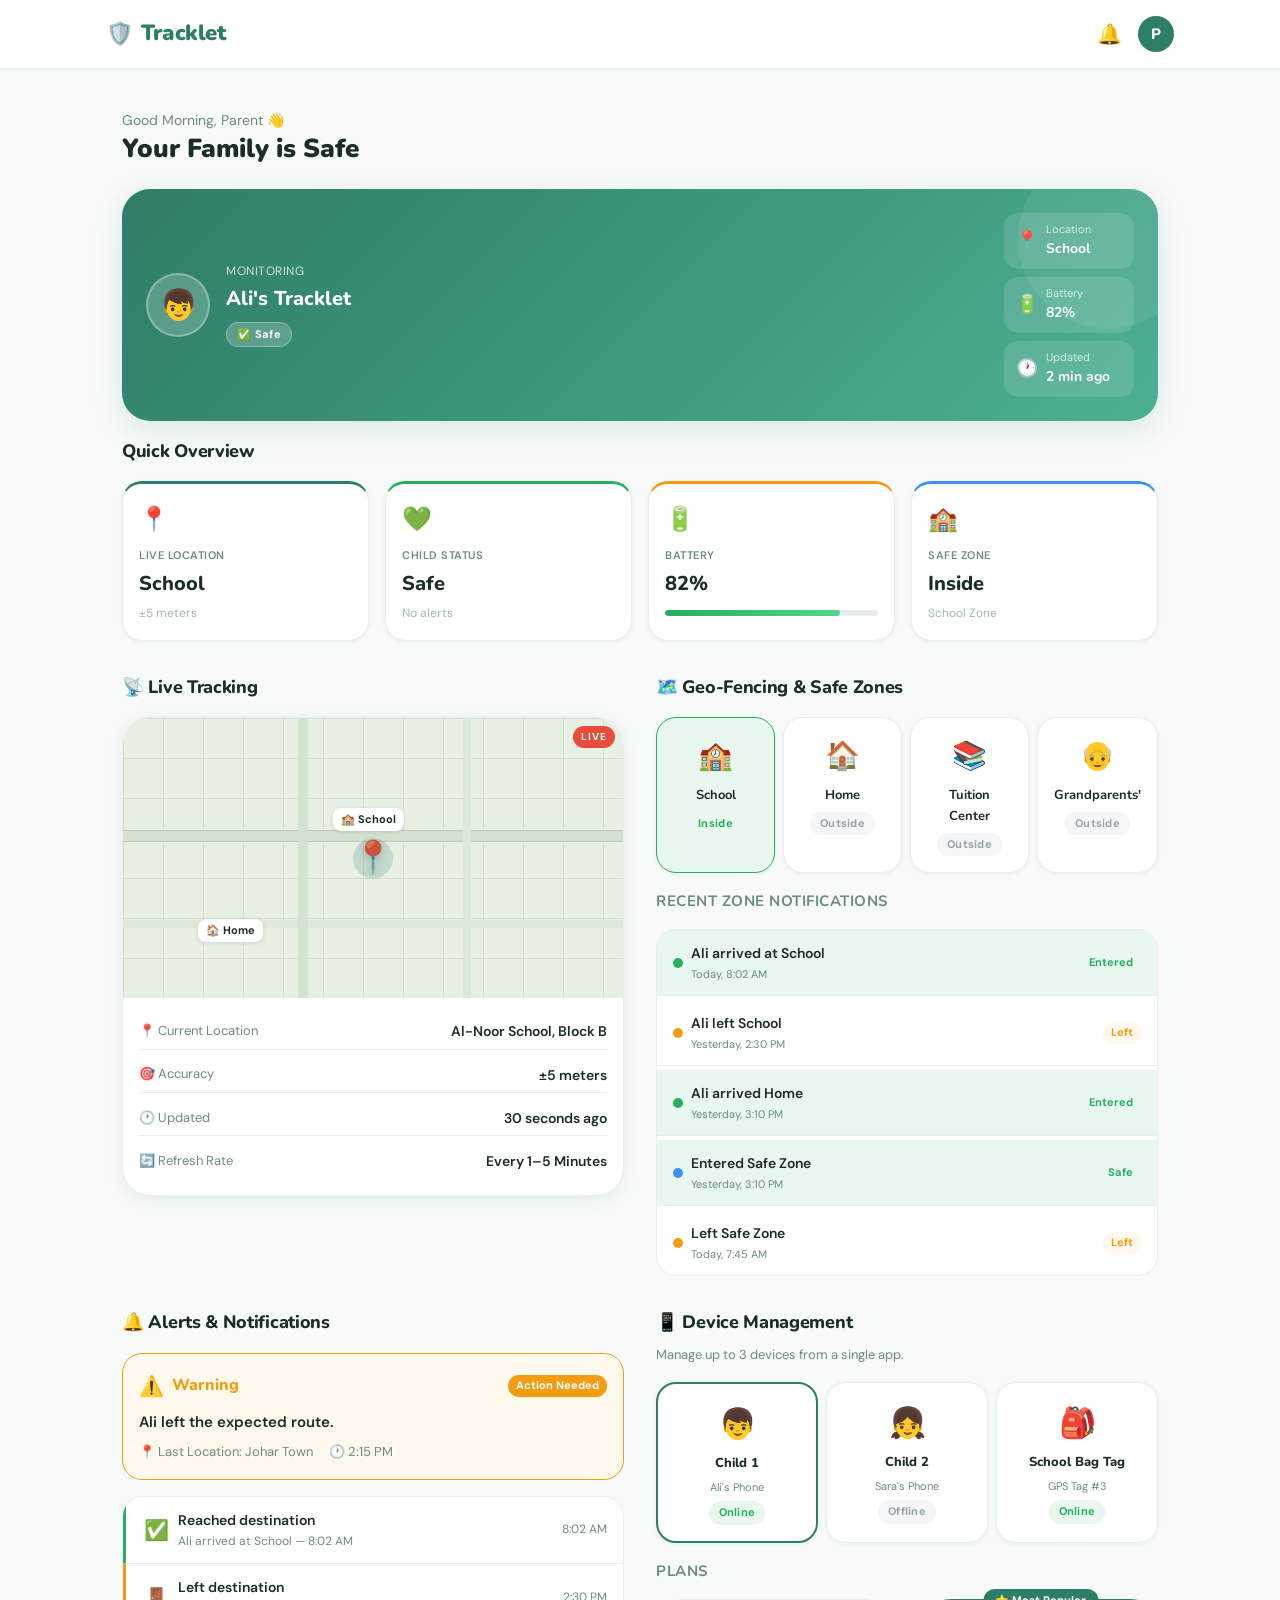
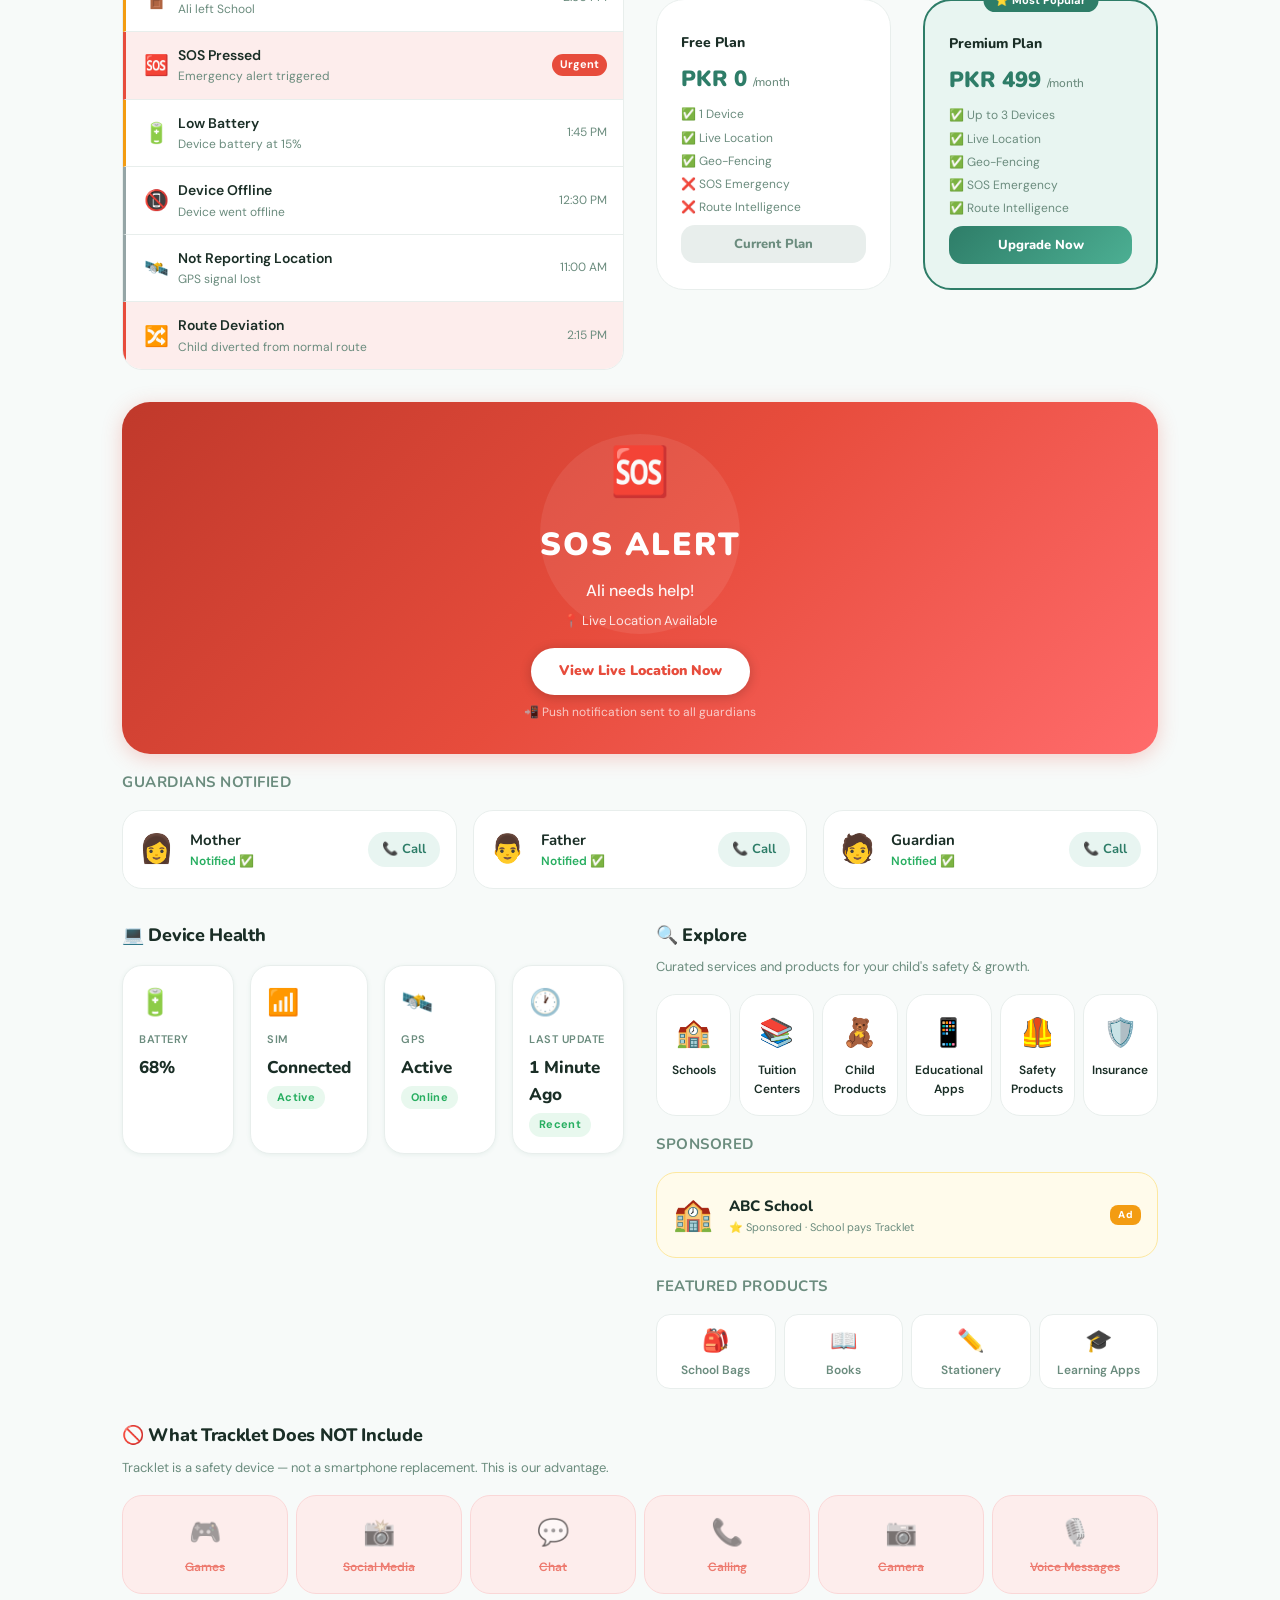
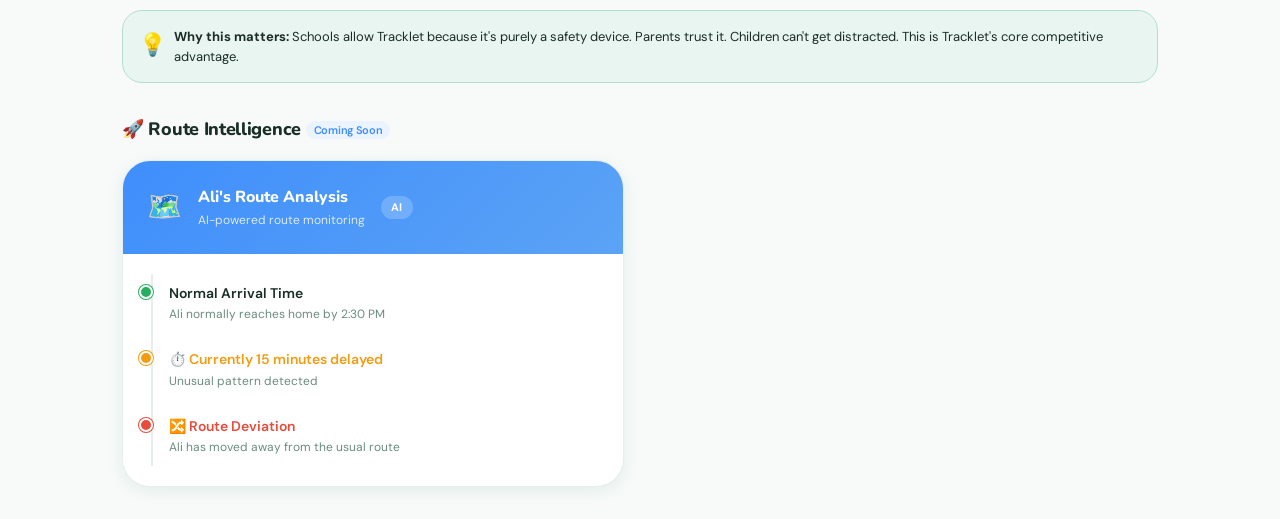
==== index.html @ d649e896 "Add files via upload" ====
<!doctype html>
<html lang="en">
  <head>
    <meta charset="UTF-8" />
    <meta name="viewport" content="width=device-width, initial-scale=1.0" />
    <title>Tracklet — Child Safety Tracker</title>
    <link rel="stylesheet" href="style.css" />
    <!-- Google Fonts: Nunito (friendly, rounded, safe feel) + DM Sans (clean body) -->
    <link rel="preconnect" href="https://fonts.googleapis.com" />
    <link rel="preconnect" href="https://fonts.gstatic.com" crossorigin />
    <link
      href="https://fonts.googleapis.com/css2?family=Nunito:wght@400;600;700;800;900&family=DM+Sans:wght@300;400;500;600&display=swap"
      rel="stylesheet"
    />
  </head>
  <body>
    <!-- ===========================
       TOP APP BAR
  ============================ -->
    <header class="topbar">
      <div class="topbar-inner">
        <div class="topbar-logo">
          <span class="logo-icon">🛡️</span>
          <span class="logo-text">Tracklet</span>
        </div>
        <div class="topbar-actions">
          <span class="topbar-bell">🔔</span>
          <div class="topbar-avatar">P</div>
        </div>
      </div>
    </header>

    <!-- ===========================
       MAIN CONTENT WRAPPER
  ============================ -->
    <main class="main-content">
      <!-- ===========================
         SECTION 1: HOME DASHBOARD
    ============================ -->
      <section class="section" id="home">
        <!-- Greeting -->
        <div class="greeting">
          <p class="greeting-sub">Good Morning, Parent 👋</p>
          <h1 class="greeting-title">Your Family is Safe</h1>
        </div>

        <!-- Child Profile Card -->
        <div class="profile-card">
          <div class="profile-card-left">
            <div class="profile-avatar">
              <span>👦</span>
            </div>
            <div class="profile-info">
              <p class="profile-label">Monitoring</p>
              <h2 class="profile-name">Ali's Tracklet</h2>
              <span class="badge badge-safe">✅ Safe</span>
            </div>
          </div>
          <div class="profile-card-right">
            <div class="profile-stat">
              <span class="stat-icon">📍</span>
              <div>
                <p class="stat-label">Location</p>
                <p class="stat-value">School</p>
              </div>
            </div>
            <div class="profile-stat">
              <span class="stat-icon">🔋</span>
              <div>
                <p class="stat-label">Battery</p>
                <p class="stat-value">82%</p>
              </div>
            </div>
            <div class="profile-stat">
              <span class="stat-icon">🕐</span>
              <div>
                <p class="stat-label">Updated</p>
                <p class="stat-value">2 min ago</p>
              </div>
            </div>
          </div>
        </div>

        <!-- Quick Cards Grid -->
        <h2 class="section-title">Quick Overview</h2>
        <div class="quick-grid">
          <div class="quick-card quick-card--location">
            <span class="qc-icon">📍</span>
            <p class="qc-label">Live Location</p>
            <p class="qc-value">School</p>
            <p class="qc-sub">±5 meters</p>
          </div>
          <div class="quick-card quick-card--status">
            <span class="qc-icon">💚</span>
            <p class="qc-label">Child Status</p>
            <p class="qc-value">Safe</p>
            <p class="qc-sub">No alerts</p>
          </div>
          <div class="quick-card quick-card--battery">
            <span class="qc-icon">🔋</span>
            <p class="qc-label">Battery</p>
            <p class="qc-value">82%</p>
            <!-- Battery bar -->
            <div class="battery-bar">
              <div class="battery-fill" style="width: 82%"></div>
            </div>
          </div>
          <div class="quick-card quick-card--zone">
            <span class="qc-icon">🏫</span>
            <p class="qc-label">Safe Zone</p>
            <p class="qc-value">Inside</p>
            <p class="qc-sub">School Zone</p>
          </div>
        </div>
      </section>

      <!-- ===========================
         SECTION 2: LIVE TRACKING
    ============================ -->
      <section class="section" id="live-tracking">
        <h2 class="section-title">📡 Live Tracking</h2>

        <!-- Map Placeholder (CSS only, no JS) -->
        <div class="map-card">
          <div class="map-placeholder">
            <!-- Grid lines to simulate map -->
            <div class="map-grid"></div>
            <!-- Roads simulation -->
            <div class="map-road map-road--h1"></div>
            <div class="map-road map-road--h2"></div>
            <div class="map-road map-road--v1"></div>
            <div class="map-road map-road--v2"></div>
            <!-- Location pin -->
            <div class="map-pin">
              <span class="pin-icon">📍</span>
              <div class="pin-pulse"></div>
            </div>
            <!-- Map labels -->
            <div class="map-label map-label--school">🏫 School</div>
            <div class="map-label map-label--home">🏠 Home</div>
            <div class="map-overlay-badge">LIVE</div>
          </div>
          <!-- Tracking Info -->
          <div class="tracking-info">
            <div class="tracking-row">
              <span class="ti-label">📍 Current Location</span>
              <span class="ti-value">Al-Noor School, Block B</span>
            </div>
            <div class="tracking-row">
              <span class="ti-label">🎯 Accuracy</span>
              <span class="ti-value">±5 meters</span>
            </div>
            <div class="tracking-row">
              <span class="ti-label">🕐 Updated</span>
              <span class="ti-value">30 seconds ago</span>
            </div>
            <div class="tracking-row">
              <span class="ti-label">🔄 Refresh Rate</span>
              <span class="ti-value">Every 1–5 Minutes</span>
            </div>
          </div>
        </div>
      </section>

      <!-- ===========================
         SECTION 3: GEO-FENCING
    ============================ -->
      <section class="section" id="geofencing">
        <h2 class="section-title">🗺️ Geo-Fencing &amp; Safe Zones</h2>

        <!-- Safe Zone Cards -->
        <div class="zone-grid">
          <div class="zone-card zone-card--active">
            <span class="zone-icon">🏫</span>
            <p class="zone-name">School</p>
            <span class="badge badge-inside">Inside</span>
          </div>
          <div class="zone-card">
            <span class="zone-icon">🏠</span>
            <p class="zone-name">Home</p>
            <span class="badge badge-outside">Outside</span>
          </div>
          <div class="zone-card">
            <span class="zone-icon">📚</span>
            <p class="zone-name">Tuition Center</p>
            <span class="badge badge-outside">Outside</span>
          </div>
          <div class="zone-card">
            <span class="zone-icon">👴</span>
            <p class="zone-name">Grandparents'</p>
            <span class="badge badge-outside">Outside</span>
          </div>
        </div>

        <!-- Notification Log -->
        <h3 class="sub-title">Recent Zone Notifications</h3>
        <div class="notif-log">
          <div class="notif-item notif-item--arrive">
            <span class="notif-dot notif-dot--green"></span>
            <div class="notif-text">
              <p class="notif-main">Ali arrived at School</p>
              <p class="notif-time">Today, 8:02 AM</p>
            </div>
            <span class="notif-tag notif-tag--in">Entered</span>
          </div>
          <div class="notif-item">
            <span class="notif-dot notif-dot--orange"></span>
            <div class="notif-text">
              <p class="notif-main">Ali left School</p>
              <p class="notif-time">Yesterday, 2:30 PM</p>
            </div>
            <span class="notif-tag notif-tag--out">Left</span>
          </div>
          <div class="notif-item notif-item--arrive">
            <span class="notif-dot notif-dot--green"></span>
            <div class="notif-text">
              <p class="notif-main">Ali arrived Home</p>
              <p class="notif-time">Yesterday, 3:10 PM</p>
            </div>
            <span class="notif-tag notif-tag--in">Entered</span>
          </div>
          <div class="notif-item notif-item--arrive">
            <span class="notif-dot notif-dot--blue"></span>
            <div class="notif-text">
              <p class="notif-main">Entered Safe Zone</p>
              <p class="notif-time">Yesterday, 3:10 PM</p>
            </div>
            <span class="notif-tag notif-tag--in">Safe</span>
          </div>
          <div class="notif-item">
            <span class="notif-dot notif-dot--orange"></span>
            <div class="notif-text">
              <p class="notif-main">Left Safe Zone</p>
              <p class="notif-time">Today, 7:45 AM</p>
            </div>
            <span class="notif-tag notif-tag--out">Left</span>
          </div>
        </div>
      </section>

      <!-- ===========================
         SECTION 4: ALERTS CENTER
    ============================ -->
      <section class="section" id="alerts">
        <h2 class="section-title">🔔 Alerts &amp; Notifications</h2>

        <!-- Warning card (prominent) -->
        <div class="alert-card alert-card--warning">
          <div class="alert-card-header">
            <span class="alert-icon">⚠️</span>
            <span class="alert-title">Warning</span>
            <span class="alert-badge alert-badge--warn">Action Needed</span>
          </div>
          <p class="alert-msg">Ali left the expected route.</p>
          <div class="alert-meta">
            <span>📍 Last Location: Johar Town</span>
            <span>🕐 2:15 PM</span>
          </div>
        </div>

        <!-- Alert cards list -->
        <div class="alerts-list">
          <div class="alert-row alert-row--green">
            <span class="ar-icon">✅</span>
            <div class="ar-text">
              <p class="ar-title">Reached destination</p>
              <p class="ar-sub">Ali arrived at School — 8:02 AM</p>
            </div>
            <span class="ar-time">8:02 AM</span>
          </div>
          <div class="alert-row alert-row--orange">
            <span class="ar-icon">🚪</span>
            <div class="ar-text">
              <p class="ar-title">Left destination</p>
              <p class="ar-sub">Ali left School</p>
            </div>
            <span class="ar-time">2:30 PM</span>
          </div>
          <div class="alert-row alert-row--red">
            <span class="ar-icon">🆘</span>
            <div class="ar-text">
              <p class="ar-title">SOS Pressed</p>
              <p class="ar-sub">Emergency alert triggered</p>
            </div>
            <span class="ar-time badge-urgent">Urgent</span>
          </div>
          <div class="alert-row alert-row--orange">
            <span class="ar-icon">🔋</span>
            <div class="ar-text">
              <p class="ar-title">Low Battery</p>
              <p class="ar-sub">Device battery at 15%</p>
            </div>
            <span class="ar-time">1:45 PM</span>
          </div>
          <div class="alert-row alert-row--gray">
            <span class="ar-icon">📵</span>
            <div class="ar-text">
              <p class="ar-title">Device Offline</p>
              <p class="ar-sub">Device went offline</p>
            </div>
            <span class="ar-time">12:30 PM</span>
          </div>
          <div class="alert-row alert-row--gray">
            <span class="ar-icon">🛰️</span>
            <div class="ar-text">
              <p class="ar-title">Not Reporting Location</p>
              <p class="ar-sub">GPS signal lost</p>
            </div>
            <span class="ar-time">11:00 AM</span>
          </div>
          <div class="alert-row alert-row--red">
            <span class="ar-icon">🔀</span>
            <div class="ar-text">
              <p class="ar-title">Route Deviation</p>
              <p class="ar-sub">Child diverted from normal route</p>
            </div>
            <span class="ar-time">2:15 PM</span>
          </div>
        </div>
      </section>

      <!-- ===========================
         SECTION 5: DEVICE MANAGEMENT
    ============================ -->
      <section class="section" id="devices">
        <h2 class="section-title">📱 Device Management</h2>
        <p class="section-desc">Manage up to 3 devices from a single app.</p>

        <!-- Devices grid -->
        <div class="devices-grid">
          <div class="device-card device-card--active">
            <span class="device-icon">👦</span>
            <p class="device-name">Child 1</p>
            <p class="device-sub">Ali's Phone</p>
            <span class="badge badge-online">Online</span>
          </div>
          <div class="device-card">
            <span class="device-icon">👧</span>
            <p class="device-name">Child 2</p>
            <p class="device-sub">Sara's Phone</p>
            <span class="badge badge-offline">Offline</span>
          </div>
          <div class="device-card">
            <span class="device-icon">🎒</span>
            <p class="device-name">School Bag Tag</p>
            <p class="device-sub">GPS Tag #3</p>
            <span class="badge badge-online">Online</span>
          </div>
        </div>

        <!-- Plan Cards -->
        <h3 class="sub-title">Plans</h3>
        <div class="plan-grid">
          <div class="plan-card plan-card--free">
            <p class="plan-label">Free Plan</p>
            <p class="plan-price">PKR 0 <span>/month</span></p>
            <ul class="plan-features">
              <li>✅ 1 Device</li>
              <li>✅ Live Location</li>
              <li>✅ Geo-Fencing</li>
              <li>❌ SOS Emergency</li>
              <li>❌ Route Intelligence</li>
            </ul>
            <button class="plan-btn plan-btn--free">Current Plan</button>
          </div>
          <div class="plan-card plan-card--premium">
            <div class="plan-popular">⭐ Most Popular</div>
            <p class="plan-label">Premium Plan</p>
            <p class="plan-price">PKR 499 <span>/month</span></p>
            <ul class="plan-features">
              <li>✅ Up to 3 Devices</li>
              <li>✅ Live Location</li>
              <li>✅ Geo-Fencing</li>
              <li>✅ SOS Emergency</li>
              <li>✅ Route Intelligence</li>
            </ul>
            <button class="plan-btn plan-btn--premium">Upgrade Now</button>
          </div>
        </div>
      </section>

      <!-- ===========================
         SECTION 6: SOS EMERGENCY
    ============================ -->
      <section class="section" id="sos">
        <!-- SOS Emergency Banner -->
        <div class="sos-banner">
          <div class="sos-pulse-ring"></div>
          <span class="sos-emoji">🆘</span>
          <h2 class="sos-title">SOS ALERT</h2>
          <a class="sos-msg" href="location.html">Ali needs help!</a>
          <p class="sos-location">📍 Live Location Available</p>
          <a href="#" class="sos-btn">View Live Location Now</a>
          <p class="sos-push">📲 Push notification sent to all guardians</p>
        </div>

        <!-- Guardians notified -->
        <h3 class="sub-title">Guardians Notified</h3>
        <div class="guardians-list">
          <div class="guardian-card">
            <span class="guardian-icon">👩</span>
            <div class="guardian-info">
              <p class="guardian-name">Mother</p>
              <p class="guardian-status">Notified ✅</p>
            </div>
            <a href="#" class="guardian-call">📞 Call</a>
          </div>
          <div class="guardian-card">
            <span class="guardian-icon">👨</span>
            <div class="guardian-info">
              <p class="guardian-name">Father</p>
              <p class="guardian-status">Notified ✅</p>
            </div>
            <a href="#" class="guardian-call">📞 Call</a>
          </div>
          <div class="guardian-card">
            <span class="guardian-icon">🧑</span>
            <div class="guardian-info">
              <p class="guardian-name">Guardian</p>
              <p class="guardian-status">Notified ✅</p>
            </div>
            <a href="#" class="guardian-call">📞 Call</a>
          </div>
        </div>
      </section>

      <!-- ===========================
         SECTION 7: DEVICE HEALTH
    ============================ -->
      <section class="section" id="health">
        <h2 class="section-title">💻 Device Health</h2>

        <div class="health-grid">
          <div class="health-card">
            <span class="health-icon">🔋</span>
            <p class="health-label">Battery</p>
            <p class="health-value">68%</p>
            <div class="battery-bar">
              <div
                class="battery-fill battery-fill--med"
                style="width: 68%"
              ></div>
            </div>
          </div>
          <div class="health-card">
            <span class="health-icon">📶</span>
            <p class="health-label">SIM</p>
            <p class="health-value">Connected</p>
            <span class="badge badge-online">Active</span>
          </div>
          <div class="health-card">
            <span class="health-icon">🛰️</span>
            <p class="health-label">GPS</p>
            <p class="health-value">Active</p>
            <span class="badge badge-online">Online</span>
          </div>
          <div class="health-card">
            <span class="health-icon">🕐</span>
            <p class="health-label">Last Update</p>
            <p class="health-value">1 Minute Ago</p>
            <span class="badge badge-safe">Recent</span>
          </div>
        </div>
      </section>

      <!-- ===========================
         SECTION 8: EXPLORE PAGE
    ============================ -->
      <section class="section" id="explore">
        <h2 class="section-title">🔍 Explore</h2>
        <p class="section-desc">
          Curated services and products for your child's safety &amp; growth.
        </p>

        <!-- Category Cards -->
        <div class="explore-grid">
          <div class="explore-card">
            <span class="explore-icon">🏫</span>
            <a class="explore-label" href="second.html">Schools</a>
          </div>
          <div class="explore-card">
            <span class="explore-icon">📚</span>
            <p class="explore-label">Tuition Centers</p>
          </div>
          <div class="explore-card">
            <span class="explore-icon">🧸</span>
            <p class="explore-label">Child Products</p>
          </div>
          <div class="explore-card">
            <span class="explore-icon">📱</span>
            <a class="explore-label" href="add.html">Educational Apps</a>
          </div>
          <div class="explore-card">
            <span class="explore-icon">🦺</span>
            <p class="explore-label">Safety Products</p>
          </div>
          <div class="explore-card">
            <span class="explore-icon">🛡️</span>
            <p class="explore-label">Insurance</p>
          </div>
        </div>

        <!-- Sponsored card -->
        <h3 class="sub-title">Sponsored</h3>
        <div class="sponsored-card">
          <div class="sponsored-left">
            <span class="sponsored-icon">🏫</span>
            <div>
              <p class="sponsored-name">ABC School</p>
              <p class="sponsored-tag">⭐ Sponsored · School pays Tracklet</p>
            </div>
          </div>
          <span class="sponsored-badge">Ad</span>
        </div>

        <!-- Product Ads -->
        <h3 class="sub-title">Featured Products</h3>
        <div class="product-grid">
          <div class="product-card">
            <span class="product-icon">🎒</span>
            <p>School Bags</p>
          </div>
          <div class="product-card">
            <span class="product-icon">📖</span>
            <p>Books</p>
          </div>
          <div class="product-card">
            <span class="product-icon">✏️</span>
            <p>Stationery</p>
          </div>
          <div class="product-card">
            <span class="product-icon">🎓</span>
            <p>Learning Apps</p>
          </div>
        </div>
      </section>

      <!-- ===========================
         SECTION 9: NOT INCLUDED
    ============================ -->
      <section class="section" id="not-included">
        <h2 class="section-title">🚫 What Tracklet Does NOT Include</h2>
        <p class="section-desc">
          Tracklet is a safety device — not a smartphone replacement. This is
          our advantage.
        </p>

        <div class="no-feature-grid">
          <div class="no-feature-card">
            <span class="no-icon">🎮</span>
            <p>Games</p>
          </div>
          <div class="no-feature-card">
            <span class="no-icon">📸</span>
            <p>Social Media</p>
          </div>
          <div class="no-feature-card">
            <span class="no-icon">💬</span>
            <p>Chat</p>
          </div>
          <div class="no-feature-card">
            <span class="no-icon">📞</span>
            <p>Calling</p>
          </div>
          <div class="no-feature-card">
            <span class="no-icon">📷</span>
            <p>Camera</p>
          </div>
          <div class="no-feature-card">
            <span class="no-icon">🎙️</span>
            <p>Voice Messages</p>
          </div>
        </div>

        <!-- Why box -->
        <div class="why-box">
          <p class="why-icon">💡</p>
          <p class="why-text">
            <strong>Why this matters:</strong> Schools allow Tracklet because
            it's purely a safety device. Parents trust it. Children can't get
            distracted. This is Tracklet's core competitive advantage.
          </p>
        </div>
      </section>

      <!-- ===========================
         SECTION 10: FUTURE FEATURE
         Route Intelligence
    ============================ -->
      <section class="section" id="future">
        <h2 class="section-title">
          🚀 Route Intelligence <span class="coming-soon">Coming Soon</span>
        </h2>

        <div class="route-card">
          <div class="route-header">
            <span class="route-icon">🗺️</span>
            <div>
              <p class="route-title">Ali's Route Analysis</p>
              <p class="route-sub">AI-powered route monitoring</p>
            </div>
            <span class="badge badge-ai">AI</span>
          </div>

          <div class="route-timeline">
            <div class="rt-item rt-item--ok">
              <span class="rt-dot rt-dot--green"></span>
              <div class="rt-text">
                <p class="rt-main">Normal Arrival Time</p>
                <p class="rt-sub">Ali normally reaches home by 2:30 PM</p>
              </div>
            </div>
            <div class="rt-item rt-item--warn">
              <span class="rt-dot rt-dot--orange"></span>
              <div class="rt-text">
                <p class="rt-main">⏱️ Currently 15 minutes delayed</p>
                <p class="rt-sub">Unusual pattern detected</p>
              </div>
            </div>
            <div class="rt-item rt-item--alert">
              <span class="rt-dot rt-dot--red"></span>
              <div class="rt-text">
                <p class="rt-main">🔀 Route Deviation</p>
                <p class="rt-sub">Ali has moved away from the usual route</p>
              </div>
            </div>
          </div>
        </div>
      </section>
    </main>
    <!-- end main-content -->

    <!-- ===========================
       BOTTOM NAVIGATION BAR
  ============================ -->
    <nav class="bottom-nav">
      <a href="#home" class="bn-item bn-item--active">
        <span class="bn-icon">🏠</span>
        <span class="bn-label">Home</span>
      </a>
      <a href="#live-tracking" class="bn-item">
        <span class="bn-icon">📡</span>
        <span class="bn-label">Live</span>
      </a>
      <a href="#alerts" class="bn-item bn-item--sos">
        <span class="bn-icon">🔔</span>
        <span class="bn-label">Alerts</span>
      </a>
      <a href="#devices" class="bn-item">
        <span class="bn-icon">📱</span>
        <span class="bn-label">Devices</span>
      </a>
      <a href="#explore" class="bn-item">
        <span class="bn-icon">🔍</span>
        <span class="bn-label">Explore</span>
      </a>
    </nav>
  </body>
</html>
---- style.css ----
/* ==============================================
   TRACKLET — style.css
   Child Safety Tracking App
   Design: Clean, modern, mobile-first, safety-focused
   Color palette: Soft greens + warm whites + trust blues
   Fonts: Nunito (display) + DM Sans (body)
   ============================================== */


/* ==============================================
   CSS VARIABLES — Design Tokens
   Change these to update the whole theme
   ============================================== */
:root {
  /* Brand colors */
  --color-primary:    #2E7D68;   /* Deep trustworthy green */
  --color-primary-light: #4CAF93;
  --color-primary-pale: #E8F5F1;
  --color-accent:     #3F8EFC;   /* Calm blue */
  --color-accent-light: #EBF3FF;

  /* Status colors */
  --color-safe:       #27AE60;
  --color-safe-bg:    #E8F8EE;
  --color-warn:       #F39C12;
  --color-warn-bg:    #FEF9EC;
  --color-danger:     #E74C3C;
  --color-danger-bg:  #FDEDEC;
  --color-offline:    #95A5A6;
  --color-offline-bg: #F4F6F7;

  /* Neutral palette */
  --color-bg:         #F7FAF9;   /* Very light greenish white */
  --color-surface:    #FFFFFF;
  --color-border:     #E8EEEC;
  --color-text:       #1A2E26;   /* Dark green-tinted text */
  --color-text-sub:   #6B8C7E;   /* Muted */
  --color-text-light: #A0B8B0;

  /* Spacing */
  --space-xs:  4px;
  --space-sm:  8px;
  --space-md:  16px;
  --space-lg:  24px;
  --space-xl:  32px;
  --space-2xl: 48px;

  /* Radius */
  --radius-sm:  8px;
  --radius-md:  14px;
  --radius-lg:  20px;
  --radius-xl:  28px;
  --radius-full: 9999px;

  /* Shadows */
  --shadow-sm:  0 1px 4px rgba(46, 125, 104, 0.08);
  --shadow-md:  0 4px 16px rgba(46, 125, 104, 0.10);
  --shadow-lg:  0 8px 32px rgba(46, 125, 104, 0.14);
  --shadow-red: 0 4px 20px rgba(231, 76, 60, 0.25);

  /* Typography */
  --font-display: 'Nunito', sans-serif;
  --font-body:    'DM Sans', sans-serif;

  /* Bottom nav height (for padding) */
  --bottom-nav-height: 72px;
}


/* ==============================================
   RESET & BASE STYLES
   ============================================== */
*, *::before, *::after {
  box-sizing: border-box;
  margin: 0;
  padding: 0;
}

html {
  scroll-behavior: smooth;
}

body {
  background-color: var(--color-bg);
  font-family: var(--font-body);
  color: var(--color-text);
  font-size: 15px;
  line-height: 1.6;
  /* Space for fixed bottom nav on mobile */
  padding-bottom: var(--bottom-nav-height);
}

a {
  text-decoration: none;
  color: inherit;
}

ul {
  list-style: none;
  padding: 0;
}

img {
  max-width: 100%;
}

/* ==============================================
   TOP APP BAR
   ============================================== */
.topbar {
  position: sticky;
  top: 0;
  z-index: 100;
  background: var(--color-surface);
  border-bottom: 1px solid var(--color-border);
  box-shadow: var(--shadow-sm);
}

.topbar-inner {
  max-width: 1100px;
  margin: 0 auto;
  padding: var(--space-md) var(--space-md);
  display: flex;
  align-items: center;
  justify-content: space-between;
}

.topbar-logo {
  display: flex;
  align-items: center;
  gap: var(--space-sm);
}

.logo-icon {
  font-size: 22px;
}

.logo-text {
  font-family: var(--font-display);
  font-weight: 900;
  font-size: 22px;
  color: var(--color-primary);
  letter-spacing: -0.5px;
}

.topbar-actions {
  display: flex;
  align-items: center;
  gap: var(--space-md);
}

.topbar-bell {
  font-size: 20px;
  cursor: pointer;
  transition: transform 0.2s;
}

.topbar-bell:hover {
  transform: rotate(20deg) scale(1.1);
}

.topbar-avatar {
  width: 36px;
  height: 36px;
  border-radius: var(--radius-full);
  background: var(--color-primary);
  color: white;
  font-family: var(--font-display);
  font-weight: 800;
  font-size: 15px;
  display: flex;
  align-items: center;
  justify-content: center;
  cursor: pointer;
  transition: box-shadow 0.2s;
}

.topbar-avatar:hover {
  box-shadow: 0 0 0 3px var(--color-primary-pale);
}


/* ==============================================
   MAIN CONTENT
   ============================================== */
.main-content {
  max-width: 680px;
  margin: 0 auto;
  padding: var(--space-md);
  display: flex;
  flex-direction: column;
  gap: var(--space-xl);
}


/* ==============================================
   SECTION COMMON
   ============================================== */
.section {
  display: flex;
  flex-direction: column;
  gap: var(--space-md);
}

/* Scroll target offset for sticky topbar */
.section {
  scroll-margin-top: 72px;
}

.section-title {
  font-family: var(--font-display);
  font-weight: 800;
  font-size: 18px;
  color: var(--color-text);
  letter-spacing: -0.3px;
}

.section-desc {
  font-size: 13px;
  color: var(--color-text-sub);
  margin-top: -8px;
}

.sub-title {
  font-family: var(--font-display);
  font-weight: 700;
  font-size: 15px;
  color: var(--color-text-sub);
  text-transform: uppercase;
  letter-spacing: 0.5px;
}


/* ==============================================
   BADGES (reusable)
   ============================================== */
.badge {
  display: inline-flex;
  align-items: center;
  padding: 3px 10px;
  border-radius: var(--radius-full);
  font-size: 11px;
  font-weight: 700;
  letter-spacing: 0.3px;
}

.badge-safe    { background: var(--color-safe-bg);    color: var(--color-safe); }
.badge-inside  { background: var(--color-safe-bg);    color: var(--color-safe); }
.badge-outside { background: var(--color-offline-bg); color: var(--color-offline); }
.badge-online  { background: var(--color-safe-bg);    color: var(--color-safe); }
.badge-offline { background: var(--color-offline-bg); color: var(--color-offline); }
.badge-ai      { background: var(--color-accent-light); color: var(--color-accent); }


/* ==============================================
   SECTION 1: HOME DASHBOARD
   ============================================== */

/* Greeting */
.greeting {
  padding: var(--space-sm) 0;
}

.greeting-sub {
  font-size: 14px;
  color: var(--color-text-sub);
  margin-bottom: 2px;
}

.greeting-title {
  font-family: var(--font-display);
  font-size: 26px;
  font-weight: 900;
  color: var(--color-text);
  line-height: 1.2;
}

/* Profile Card */
.profile-card {
  background: linear-gradient(135deg, var(--color-primary) 0%, var(--color-primary-light) 100%);
  border-radius: var(--radius-xl);
  padding: var(--space-lg);
  color: white;
  display: flex;
  flex-direction: column;
  gap: var(--space-lg);
  box-shadow: var(--shadow-lg);
  position: relative;
  overflow: hidden;
}

/* Decorative circle in background */
.profile-card::after {
  content: '';
  position: absolute;
  width: 180px;
  height: 180px;
  border-radius: var(--radius-full);
  background: rgba(255, 255, 255, 0.07);
  right: -40px;
  top: -40px;
}

.profile-card-left {
  display: flex;
  align-items: center;
  gap: var(--space-md);
}

.profile-avatar {
  width: 64px;
  height: 64px;
  border-radius: var(--radius-full);
  background: rgba(255, 255, 255, 0.2);
  display: flex;
  align-items: center;
  justify-content: center;
  font-size: 30px;
  border: 2px solid rgba(255,255,255,0.3);
  flex-shrink: 0;
}

.profile-label {
  font-size: 12px;
  opacity: 0.75;
  margin-bottom: 2px;
  text-transform: uppercase;
  letter-spacing: 0.5px;
}

.profile-name {
  font-family: var(--font-display);
  font-size: 20px;
  font-weight: 800;
  margin-bottom: 6px;
}

/* Override badge colors inside profile card */
.profile-card .badge-safe {
  background: rgba(255,255,255,0.2);
  color: white;
  border: 1px solid rgba(255,255,255,0.3);
}

.profile-card-right {
  display: flex;
  gap: var(--space-md);
  flex-wrap: wrap;
}

.profile-stat {
  display: flex;
  align-items: center;
  gap: var(--space-sm);
  background: rgba(255, 255, 255, 0.12);
  padding: 8px 12px;
  border-radius: var(--radius-md);
  flex: 1;
  min-width: 100px;
}

.stat-icon {
  font-size: 18px;
}

.stat-label {
  font-size: 11px;
  opacity: 0.75;
}

.stat-value {
  font-family: var(--font-display);
  font-size: 14px;
  font-weight: 700;
}

/* Quick Cards Grid */
.quick-grid {
  display: grid;
  grid-template-columns: repeat(2, 1fr);
  gap: var(--space-md);
}

.quick-card {
  background: var(--color-surface);
  border-radius: var(--radius-lg);
  padding: var(--space-md);
  border: 1px solid var(--color-border);
  box-shadow: var(--shadow-sm);
  transition: transform 0.2s, box-shadow 0.2s;
  display: flex;
  flex-direction: column;
  gap: 4px;
}

.quick-card:hover {
  transform: translateY(-2px);
  box-shadow: var(--shadow-md);
}

.qc-icon {
  font-size: 24px;
  margin-bottom: 4px;
}

.qc-label {
  font-size: 11px;
  color: var(--color-text-sub);
  text-transform: uppercase;
  letter-spacing: 0.5px;
  font-weight: 600;
}

.qc-value {
  font-family: var(--font-display);
  font-size: 20px;
  font-weight: 800;
  color: var(--color-text);
}

.qc-sub {
  font-size: 12px;
  color: var(--color-text-light);
}

/* Color accents on quick cards */
.quick-card--location { border-top: 3px solid var(--color-primary); }
.quick-card--status   { border-top: 3px solid var(--color-safe); }
.quick-card--battery  { border-top: 3px solid var(--color-warn); }
.quick-card--zone     { border-top: 3px solid var(--color-accent); }

/* Battery bar (reused in Device Health too) */
.battery-bar {
  height: 6px;
  background: var(--color-border);
  border-radius: var(--radius-full);
  overflow: hidden;
  margin-top: 6px;
}

.battery-fill {
  height: 100%;
  background: linear-gradient(90deg, var(--color-safe), #52d68a);
  border-radius: var(--radius-full);
  transition: width 0.5s ease;
}

.battery-fill--med {
  background: linear-gradient(90deg, var(--color-warn), #f7c04a);
}


/* ==============================================
   SECTION 2: LIVE TRACKING
   ============================================== */

.map-card {
  background: var(--color-surface);
  border-radius: var(--radius-xl);
  overflow: hidden;
  border: 1px solid var(--color-border);
  box-shadow: var(--shadow-md);
}

/* CSS-only map simulation */
.map-placeholder {
  position: relative;
  height: 220px;
  background: #e8f0e4;
  overflow: hidden;
}

/* Grid lines = "map tile" effect */
.map-grid {
  position: absolute;
  inset: 0;
  background-image:
    linear-gradient(rgba(180,200,180,0.4) 1px, transparent 1px),
    linear-gradient(90deg, rgba(180,200,180,0.4) 1px, transparent 1px);
  background-size: 40px 40px;
}

/* Roads */
.map-road {
  position: absolute;
  background: #c8d8c4;
}

.map-road--h1 {
  left: 0; right: 0;
  height: 12px;
  top: 40%;
  background: #d4e2d0;
  border-top: 1px solid #bccab8;
  border-bottom: 1px solid #bccab8;
}

.map-road--h2 {
  left: 0; right: 0;
  height: 8px;
  top: 72%;
  background: #dce8d8;
}

.map-road--v1 {
  top: 0; bottom: 0;
  width: 10px;
  left: 35%;
  background: #d4e2d0;
}

.map-road--v2 {
  top: 0; bottom: 0;
  width: 8px;
  left: 68%;
  background: #dce8d8;
}

/* Pulsing location pin */
.map-pin {
  position: absolute;
  top: 50%;
  left: 50%;
  transform: translate(-50%, -50%);
  display: flex;
  flex-direction: column;
  align-items: center;
  z-index: 2;
}

.pin-icon {
  font-size: 32px;
  filter: drop-shadow(0 2px 4px rgba(0,0,0,0.2));
  /* Gentle float animation */
  animation: pin-float 2.5s ease-in-out infinite;
}

@keyframes pin-float {
  0%, 100% { transform: translateY(0); }
  50%       { transform: translateY(-5px); }
}

.pin-pulse {
  width: 40px;
  height: 40px;
  border-radius: var(--radius-full);
  background: rgba(46, 125, 104, 0.2);
  position: absolute;
  top: 50%;
  left: 50%;
  transform: translate(-50%, -50%);
  animation: pulse-ring 2s ease-out infinite;
}

@keyframes pulse-ring {
  0%   { transform: translate(-50%, -50%) scale(0.5); opacity: 0.8; }
  100% { transform: translate(-50%, -50%) scale(2);   opacity: 0; }
}

/* Map labels (School / Home labels on map) */
.map-label {
  position: absolute;
  background: white;
  padding: 3px 8px;
  border-radius: var(--radius-sm);
  font-size: 11px;
  font-weight: 700;
  color: var(--color-text);
  box-shadow: 0 1px 4px rgba(0,0,0,0.12);
  white-space: nowrap;
}

.map-label--school { top: 32%; left: 42%; }
.map-label--home   { bottom: 20%; left: 15%; }

/* LIVE badge overlay */
.map-overlay-badge {
  position: absolute;
  top: var(--space-sm);
  right: var(--space-sm);
  background: var(--color-danger);
  color: white;
  font-size: 10px;
  font-weight: 800;
  padding: 3px 8px;
  border-radius: var(--radius-full);
  letter-spacing: 1px;
  animation: blink 1.5s ease-in-out infinite;
}

@keyframes blink {
  0%, 100% { opacity: 1; }
  50%       { opacity: 0.5; }
}

/* Tracking info below map */
.tracking-info {
  padding: var(--space-md);
  display: flex;
  flex-direction: column;
  gap: var(--space-sm);
}

.tracking-row {
  display: flex;
  align-items: center;
  justify-content: space-between;
  padding: 6px 0;
  border-bottom: 1px solid var(--color-border);
  font-size: 14px;
}

.tracking-row:last-child {
  border-bottom: none;
}

.ti-label {
  color: var(--color-text-sub);
  font-size: 13px;
}

.ti-value {
  font-weight: 600;
  color: var(--color-text);
}


/* ==============================================
   SECTION 3: GEO-FENCING
   ============================================== */

.zone-grid {
  display: grid;
  grid-template-columns: repeat(2, 1fr);
  gap: var(--space-sm);
}

.zone-card {
  background: var(--color-surface);
  border: 1px solid var(--color-border);
  border-radius: var(--radius-lg);
  padding: var(--space-md);
  display: flex;
  flex-direction: column;
  align-items: center;
  gap: 6px;
  text-align: center;
  transition: transform 0.2s, box-shadow 0.2s;
  box-shadow: var(--shadow-sm);
}

.zone-card:hover {
  transform: translateY(-2px);
  box-shadow: var(--shadow-md);
}

.zone-card--active {
  border-color: var(--color-safe);
  background: var(--color-safe-bg);
}

.zone-icon {
  font-size: 28px;
}

.zone-name {
  font-family: var(--font-display);
  font-size: 13px;
  font-weight: 700;
  color: var(--color-text);
}

/* Notification Log */
.notif-log {
  display: flex;
  flex-direction: column;
  gap: var(--space-xs);
  background: var(--color-surface);
  border-radius: var(--radius-lg);
  border: 1px solid var(--color-border);
  overflow: hidden;
}

.notif-item {
  display: flex;
  align-items: center;
  gap: var(--space-sm);
  padding: 12px var(--space-md);
  border-bottom: 1px solid var(--color-border);
  transition: background 0.2s;
}

.notif-item:last-child {
  border-bottom: none;
}

.notif-item:hover {
  background: var(--color-bg);
}

.notif-item--arrive {
  background: var(--color-safe-bg);
}

.notif-dot {
  width: 10px;
  height: 10px;
  border-radius: var(--radius-full);
  flex-shrink: 0;
}

.notif-dot--green  { background: var(--color-safe); }
.notif-dot--orange { background: var(--color-warn); }
.notif-dot--blue   { background: var(--color-accent); }

.notif-text {
  flex: 1;
}

.notif-main {
  font-size: 14px;
  font-weight: 600;
  color: var(--color-text);
}

.notif-time {
  font-size: 11px;
  color: var(--color-text-sub);
  margin-top: 1px;
}

.notif-tag {
  font-size: 11px;
  font-weight: 700;
  padding: 2px 8px;
  border-radius: var(--radius-full);
}

.notif-tag--in  { background: var(--color-safe-bg);   color: var(--color-safe); }
.notif-tag--out { background: var(--color-warn-bg);    color: var(--color-warn); }


/* ==============================================
   SECTION 4: ALERTS CENTER
   ============================================== */

/* Warning Alert Card (prominent) */
.alert-card {
  border-radius: var(--radius-lg);
  padding: var(--space-md);
  border: 1px solid transparent;
}

.alert-card--warning {
  background: var(--color-warn-bg);
  border-color: var(--color-warn);
}

.alert-card-header {
  display: flex;
  align-items: center;
  gap: var(--space-sm);
  margin-bottom: var(--space-sm);
}

.alert-icon {
  font-size: 20px;
}

.alert-title {
  font-family: var(--font-display);
  font-weight: 800;
  font-size: 16px;
  color: var(--color-warn);
  flex: 1;
}

.alert-badge {
  font-size: 11px;
  font-weight: 700;
  padding: 2px 8px;
  border-radius: var(--radius-full);
}

.alert-badge--warn {
  background: var(--color-warn);
  color: white;
}

.alert-msg {
  font-size: 15px;
  font-weight: 600;
  color: var(--color-text);
  margin-bottom: var(--space-sm);
}

.alert-meta {
  display: flex;
  gap: var(--space-md);
  font-size: 13px;
  color: var(--color-text-sub);
  flex-wrap: wrap;
}

/* Alert Rows List */
.alerts-list {
  background: var(--color-surface);
  border-radius: var(--radius-lg);
  border: 1px solid var(--color-border);
  overflow: hidden;
}

.alert-row {
  display: flex;
  align-items: center;
  gap: var(--space-sm);
  padding: 12px var(--space-md);
  border-bottom: 1px solid var(--color-border);
  border-left: 3px solid transparent;
  transition: background 0.15s;
}

.alert-row:last-child {
  border-bottom: none;
}

.alert-row:hover {
  background: var(--color-bg);
}

.alert-row--green  { border-left-color: var(--color-safe); }
.alert-row--orange { border-left-color: var(--color-warn); }
.alert-row--red    { border-left-color: var(--color-danger); background: var(--color-danger-bg); }
.alert-row--gray   { border-left-color: var(--color-offline); }

.ar-icon {
  font-size: 20px;
  width: 28px;
  text-align: center;
  flex-shrink: 0;
}

.ar-text {
  flex: 1;
}

.ar-title {
  font-size: 14px;
  font-weight: 600;
  color: var(--color-text);
}

.ar-sub {
  font-size: 12px;
  color: var(--color-text-sub);
  margin-top: 1px;
}

.ar-time {
  font-size: 12px;
  color: var(--color-text-sub);
  white-space: nowrap;
}

.badge-urgent {
  background: var(--color-danger);
  color: white;
  font-size: 11px;
  font-weight: 700;
  padding: 2px 8px;
  border-radius: var(--radius-full);
  animation: blink 1s infinite;
}


/* ==============================================
   SECTION 5: DEVICE MANAGEMENT
   ============================================== */

.devices-grid {
  display: grid;
  grid-template-columns: repeat(3, 1fr);
  gap: var(--space-sm);
}

.device-card {
  background: var(--color-surface);
  border: 1px solid var(--color-border);
  border-radius: var(--radius-lg);
  padding: var(--space-md) var(--space-sm);
  display: flex;
  flex-direction: column;
  align-items: center;
  gap: 5px;
  text-align: center;
  transition: transform 0.2s, box-shadow 0.2s;
  box-shadow: var(--shadow-sm);
}

.device-card:hover {
  transform: translateY(-2px);
  box-shadow: var(--shadow-md);
}

.device-card--active {
  border-color: var(--color-primary);
  border-width: 2px;
}

.device-icon {
  font-size: 30px;
}

.device-name {
  font-family: var(--font-display);
  font-size: 13px;
  font-weight: 800;
  color: var(--color-text);
}

.device-sub {
  font-size: 11px;
  color: var(--color-text-sub);
}

/* Plan Cards */
.plan-grid {
  display: grid;
  grid-template-columns: 1fr 1fr;
  gap: var(--space-md);
}

.plan-card {
  background: var(--color-surface);
  border: 1px solid var(--color-border);
  border-radius: var(--radius-xl);
  padding: var(--space-lg);
  display: flex;
  flex-direction: column;
  gap: var(--space-sm);
  position: relative;
  transition: box-shadow 0.2s;
}

.plan-card:hover {
  box-shadow: var(--shadow-md);
}

.plan-card--premium {
  border-color: var(--color-primary);
  border-width: 2px;
  background: var(--color-primary-pale);
}

.plan-popular {
  position: absolute;
  top: -12px;
  left: 50%;
  transform: translateX(-50%);
  background: var(--color-primary);
  color: white;
  font-size: 11px;
  font-weight: 800;
  padding: 3px 12px;
  border-radius: var(--radius-full);
  white-space: nowrap;
}

.plan-label {
  font-family: var(--font-display);
  font-size: 14px;
  font-weight: 800;
  color: var(--color-text);
  margin-top: 8px;
}

.plan-price {
  font-family: var(--font-display);
  font-size: 22px;
  font-weight: 900;
  color: var(--color-primary);
}

.plan-price span {
  font-size: 12px;
  font-weight: 500;
  color: var(--color-text-sub);
}

.plan-features {
  display: flex;
  flex-direction: column;
  gap: 4px;
  font-size: 12px;
  color: var(--color-text-sub);
}

.plan-btn {
  width: 100%;
  padding: 10px;
  border-radius: var(--radius-md);
  font-family: var(--font-display);
  font-weight: 800;
  font-size: 13px;
  cursor: pointer;
  border: none;
  transition: transform 0.15s, box-shadow 0.15s;
}

.plan-btn:hover {
  transform: translateY(-1px);
  box-shadow: var(--shadow-sm);
}

.plan-btn--free {
  background: var(--color-border);
  color: var(--color-text-sub);
}

.plan-btn--premium {
  background: linear-gradient(135deg, var(--color-primary), var(--color-primary-light));
  color: white;
}


/* ==============================================
   SECTION 6: SOS EMERGENCY CENTER
   ============================================== */

.sos-banner {
  background: linear-gradient(135deg, #c0392b, #e74c3c, #ff6b6b);
  border-radius: var(--radius-xl);
  padding: var(--space-xl);
  color: white;
  text-align: center;
  display: flex;
  flex-direction: column;
  align-items: center;
  gap: var(--space-sm);
  position: relative;
  overflow: hidden;
  box-shadow: var(--shadow-red);
  animation: sos-glow 2s ease-in-out infinite;
}

@keyframes sos-glow {
  0%, 100% { box-shadow: 0 4px 20px rgba(231, 76, 60, 0.35); }
  50%       { box-shadow: 0 4px 40px rgba(231, 76, 60, 0.65); }
}

/* Pulsing ring behind SOS */
.sos-pulse-ring {
  position: absolute;
  width: 200px;
  height: 200px;
  border-radius: var(--radius-full);
  background: rgba(255,255,255,0.08);
  animation: pulse-ring 2.5s ease-out infinite;
}

.sos-emoji {
  font-size: 48px;
  position: relative;
  animation: pin-float 1.5s ease-in-out infinite;
}

.sos-title {
  font-family: var(--font-display);
  font-size: 32px;
  font-weight: 900;
  letter-spacing: 2px;
  position: relative;
}

.sos-msg {
  font-size: 16px;
  opacity: 0.95;
  font-weight: 500;
}

.sos-location {
  font-size: 13px;
  opacity: 0.85;
}

.sos-btn {
  margin-top: var(--space-sm);
  background: white;
  color: var(--color-danger);
  font-family: var(--font-display);
  font-weight: 900;
  font-size: 14px;
  padding: 12px 28px;
  border-radius: var(--radius-full);
  box-shadow: 0 2px 12px rgba(0,0,0,0.2);
  transition: transform 0.15s, box-shadow 0.15s;
}

.sos-btn:hover {
  transform: scale(1.04);
  box-shadow: 0 4px 20px rgba(0,0,0,0.3);
}

.sos-push {
  font-size: 12px;
  opacity: 0.7;
}

/* Guardians List */
.guardians-list {
  display: flex;
  flex-direction: column;
  gap: var(--space-sm);
}

.guardian-card {
  background: var(--color-surface);
  border: 1px solid var(--color-border);
  border-radius: var(--radius-lg);
  padding: var(--space-md);
  display: flex;
  align-items: center;
  gap: var(--space-md);
  transition: box-shadow 0.2s;
}

.guardian-card:hover {
  box-shadow: var(--shadow-md);
}

.guardian-icon {
  font-size: 28px;
}

.guardian-info {
  flex: 1;
}

.guardian-name {
  font-family: var(--font-display);
  font-weight: 700;
  font-size: 15px;
  color: var(--color-text);
}

.guardian-status {
  font-size: 12px;
  color: var(--color-safe);
  font-weight: 600;
}

.guardian-call {
  background: var(--color-primary-pale);
  color: var(--color-primary);
  font-family: var(--font-display);
  font-weight: 700;
  font-size: 13px;
  padding: 7px 14px;
  border-radius: var(--radius-full);
  transition: background 0.2s, transform 0.15s;
}

.guardian-call:hover {
  background: var(--color-primary);
  color: white;
  transform: scale(1.04);
}


/* ==============================================
   SECTION 7: DEVICE HEALTH
   ============================================== */

.health-grid {
  display: grid;
  grid-template-columns: repeat(2, 1fr);
  gap: var(--space-md);
}

.health-card {
  background: var(--color-surface);
  border: 1px solid var(--color-border);
  border-radius: var(--radius-lg);
  padding: var(--space-md);
  display: flex;
  flex-direction: column;
  gap: 5px;
  align-items: flex-start;
  transition: transform 0.2s, box-shadow 0.2s;
  box-shadow: var(--shadow-sm);
}

.health-card:hover {
  transform: translateY(-2px);
  box-shadow: var(--shadow-md);
}

.health-icon {
  font-size: 26px;
  margin-bottom: 2px;
}

.health-label {
  font-size: 11px;
  color: var(--color-text-sub);
  text-transform: uppercase;
  letter-spacing: 0.5px;
  font-weight: 600;
}

.health-value {
  font-family: var(--font-display);
  font-size: 17px;
  font-weight: 800;
  color: var(--color-text);
}


/* ==============================================
   SECTION 8: EXPLORE
   ============================================== */

.explore-grid {
  display: grid;
  grid-template-columns: repeat(3, 1fr);
  gap: var(--space-sm);
}

.explore-card {
  background: var(--color-surface);
  border: 1px solid var(--color-border);
  border-radius: var(--radius-lg);
  padding: var(--space-md) var(--space-sm);
  text-align: center;
  display: flex;
  flex-direction: column;
  align-items: center;
  gap: 5px;
  transition: transform 0.2s, box-shadow 0.2s;
  cursor: pointer;
}

.explore-card:hover {
  transform: translateY(-2px);
  box-shadow: var(--shadow-md);
  border-color: var(--color-primary-light);
}

.explore-icon {
  font-size: 28px;
}

.explore-label {
  font-size: 12px;
  font-weight: 600;
  color: var(--color-text);
}

/* Sponsored Card */
.sponsored-card {
  background: var(--color-surface);
  border: 1px solid #fde8a0;
  border-radius: var(--radius-lg);
  padding: var(--space-md);
  display: flex;
  align-items: center;
  justify-content: space-between;
  background: #fffbeb;
}

.sponsored-left {
  display: flex;
  align-items: center;
  gap: var(--space-md);
}

.sponsored-icon {
  font-size: 32px;
}

.sponsored-name {
  font-family: var(--font-display);
  font-weight: 800;
  font-size: 15px;
  color: var(--color-text);
}

.sponsored-tag {
  font-size: 11px;
  color: var(--color-text-sub);
  margin-top: 1px;
}

.sponsored-badge {
  background: #f39c12;
  color: white;
  font-size: 10px;
  font-weight: 800;
  padding: 2px 8px;
  border-radius: var(--radius-sm);
  letter-spacing: 0.5px;
}

/* Product Grid */
.product-grid {
  display: grid;
  grid-template-columns: repeat(4, 1fr);
  gap: var(--space-sm);
}

.product-card {
  background: var(--color-surface);
  border: 1px solid var(--color-border);
  border-radius: var(--radius-md);
  padding: var(--space-sm);
  text-align: center;
  font-size: 12px;
  font-weight: 600;
  color: var(--color-text-sub);
  transition: transform 0.2s;
  cursor: pointer;
}

.product-card:hover {
  transform: scale(1.04);
  border-color: var(--color-primary-light);
}

.product-icon {
  font-size: 22px;
  display: block;
  margin-bottom: 3px;
}


/* ==============================================
   SECTION 9: NOT INCLUDED
   ============================================== */

.no-feature-grid {
  display: grid;
  grid-template-columns: repeat(3, 1fr);
  gap: var(--space-sm);
}

.no-feature-card {
  background: var(--color-danger-bg);
  border: 1px solid #fad7d7;
  border-radius: var(--radius-lg);
  padding: var(--space-md) var(--space-sm);
  text-align: center;
  display: flex;
  flex-direction: column;
  align-items: center;
  gap: 5px;
}

.no-icon {
  font-size: 26px;
  /* Grayscale to show "not included" feel */
  filter: grayscale(80%);
  opacity: 0.6;
  position: relative;
}

/* Strikethrough visual on icon using a line */
.no-feature-card p {
  font-size: 12px;
  font-weight: 600;
  color: var(--color-danger);
  text-decoration: line-through;
  opacity: 0.7;
}

/* Why Box */
.why-box {
  background: var(--color-primary-pale);
  border: 1px solid #b2dfd1;
  border-radius: var(--radius-lg);
  padding: var(--space-md);
  display: flex;
  gap: var(--space-sm);
  align-items: flex-start;
}

.why-icon {
  font-size: 22px;
  flex-shrink: 0;
}

.why-text {
  font-size: 13px;
  color: var(--color-text);
  line-height: 1.5;
}


/* ==============================================
   SECTION 10: FUTURE / ROUTE INTELLIGENCE
   ============================================== */

.coming-soon {
  font-size: 11px;
  background: var(--color-accent-light);
  color: var(--color-accent);
  padding: 2px 8px;
  border-radius: var(--radius-full);
  font-family: var(--font-body);
  font-weight: 600;
  vertical-align: middle;
}

.route-card {
  background: var(--color-surface);
  border: 1px solid var(--color-border);
  border-radius: var(--radius-xl);
  overflow: hidden;
  box-shadow: var(--shadow-md);
}

.route-header {
  background: linear-gradient(135deg, var(--color-accent) 0%, #5ba3f5 100%);
  padding: var(--space-lg);
  display: flex;
  align-items: center;
  gap: var(--space-md);
  color: white;
}

.route-icon {
  font-size: 28px;
}

.route-title {
  font-family: var(--font-display);
  font-weight: 800;
  font-size: 16px;
}

.route-sub {
  font-size: 12px;
  opacity: 0.8;
}

/* Override badge in header */
.route-header .badge-ai {
  background: rgba(255,255,255,0.2);
  color: white;
}

.route-timeline {
  padding: var(--space-md);
  display: flex;
  flex-direction: column;
  gap: 0;
  position: relative;
}

/* Vertical line connecting dots */
.route-timeline::before {
  content: '';
  position: absolute;
  left: 28px;
  top: 20px;
  bottom: 20px;
  width: 2px;
  background: var(--color-border);
}

.rt-item {
  display: flex;
  align-items: flex-start;
  gap: var(--space-md);
  padding: 12px 0;
  position: relative;
}

.rt-dot {
  width: 14px;
  height: 14px;
  border-radius: var(--radius-full);
  flex-shrink: 0;
  margin-top: 3px;
  position: relative;
  z-index: 1;
  border: 2px solid white;
  box-shadow: 0 0 0 1px var(--color-border);
}

.rt-dot--green  { background: var(--color-safe);   box-shadow: 0 0 0 1px var(--color-safe); }
.rt-dot--orange { background: var(--color-warn);   box-shadow: 0 0 0 1px var(--color-warn); }
.rt-dot--red    { background: var(--color-danger); box-shadow: 0 0 0 1px var(--color-danger); }

.rt-main {
  font-size: 14px;
  font-weight: 600;
  color: var(--color-text);
}

.rt-sub {
  font-size: 12px;
  color: var(--color-text-sub);
  margin-top: 1px;
}

.rt-item--warn .rt-main { color: var(--color-warn); }
.rt-item--alert .rt-main { color: var(--color-danger); }


/* ==============================================
   BOTTOM NAVIGATION BAR
   ============================================== */
.bottom-nav {
  position: fixed;
  bottom: 0;
  left: 0;
  right: 0;
  z-index: 200;
  background: var(--color-surface);
  border-top: 1px solid var(--color-border);
  display: flex;
  justify-content: space-around;
  align-items: stretch;
  height: var(--bottom-nav-height);
  box-shadow: 0 -4px 16px rgba(46, 125, 104, 0.08);
  /* Only visible on mobile by default */
}

.bn-item {
  display: flex;
  flex-direction: column;
  align-items: center;
  justify-content: center;
  gap: 3px;
  flex: 1;
  padding: var(--space-xs) var(--space-sm);
  text-decoration: none;
  color: var(--color-text-sub);
  font-size: 10px;
  font-weight: 600;
  letter-spacing: 0.3px;
  transition: color 0.15s, background 0.15s;
  border-radius: var(--radius-sm);
  position: relative;
}

.bn-item:hover {
  color: var(--color-primary);
  background: var(--color-primary-pale);
}

.bn-item--active {
  color: var(--color-primary);
}

.bn-item--active::before {
  content: '';
  position: absolute;
  top: 0;
  left: 25%;
  right: 25%;
  height: 3px;
  background: var(--color-primary);
  border-radius: 0 0 var(--radius-full) var(--radius-full);
}

.bn-icon {
  font-size: 20px;
}

.bn-label {
  text-transform: uppercase;
  letter-spacing: 0.4px;
}


/* ==============================================
   RESPONSIVE — TABLET (≥ 600px)
   ============================================== */
@media (min-width: 600px) {
  .main-content {
    padding: var(--space-lg);
  }

  .profile-card {
    flex-direction: row;
    align-items: center;
  }

  .profile-card-right {
    flex-direction: column;
    gap: var(--space-sm);
    margin-left: auto;
  }

  .profile-stat {
    min-width: 130px;
  }

  .quick-grid {
    grid-template-columns: repeat(4, 1fr);
  }

  .zone-grid {
    grid-template-columns: repeat(4, 1fr);
  }

  .devices-grid {
    grid-template-columns: repeat(3, 1fr);
  }

  .explore-grid {
    grid-template-columns: repeat(6, 1fr);
  }

  .no-feature-grid {
    grid-template-columns: repeat(6, 1fr);
  }
}


/* ==============================================
   RESPONSIVE — DESKTOP (≥ 900px)
   ============================================== */
@media (min-width: 900px) {

  body {
    /* No bottom nav on desktop */
    padding-bottom: 0;
  }

  /* Hide the mobile bottom nav on desktop */
  .bottom-nav {
    display: none;
  }

  .main-content {
    max-width: 1100px;
    padding: var(--space-xl) var(--space-xl);
    /* Two-column grid layout for desktop dashboard */
    display: grid;
    grid-template-columns: 1fr 1fr;
    gap: var(--space-xl);
    align-items: start;
  }

  /* Some sections span full width */
  #home,
  #sos,
  #not-included {
    grid-column: 1 / -1;
  }

  /* Home quick grid goes 4 across */
  .quick-grid {
    grid-template-columns: repeat(4, 1fr);
  }

  /* Section anchors for larger gap */
  .section {
    scroll-margin-top: 90px;
  }

  /* Map card wider layout */
  .map-placeholder {
    height: 280px;
  }

  .guardians-list {
    display: grid;
    grid-template-columns: repeat(3, 1fr);
    gap: var(--space-md);
  }

  .plan-grid {
    gap: var(--space-xl);
  }

  /* Health cards in a row */
  .health-grid {
    grid-template-columns: repeat(4, 1fr);
  }
}


/* ==============================================
   MICRO-INTERACTIONS & POLISH
   ============================================== */

/* Smooth entrance for all cards */
.quick-card,
.zone-card,
.device-card,
.health-card,
.explore-card,
.no-feature-card,
.guardian-card,
.alert-row,
.notif-item {
  animation: fade-up 0.4s ease both;
}

@keyframes fade-up {
  from {
    opacity: 0;
    transform: translateY(12px);
  }
  to {
    opacity: 1;
    transform: translateY(0);
  }
}

/* Stagger children slightly */
.quick-card:nth-child(1)  { animation-delay: 0.05s; }
.quick-card:nth-child(2)  { animation-delay: 0.10s; }
.quick-card:nth-child(3)  { animation-delay: 0.15s; }
.quick-card:nth-child(4)  { animation-delay: 0.20s; }

.zone-card:nth-child(1)   { animation-delay: 0.05s; }
.zone-card:nth-child(2)   { animation-delay: 0.10s; }
.zone-card:nth-child(3)   { animation-delay: 0.15s; }
.zone-card:nth-child(4)   { animation-delay: 0.20s; }

/* Scrollbar polish */
::-webkit-scrollbar {
  width: 4px;
}
::-webkit-scrollbar-track {
  background: var(--color-bg);
}
::-webkit-scrollbar-thumb {
  background: var(--color-primary-light);
  border-radius: var(--radius-full);
}
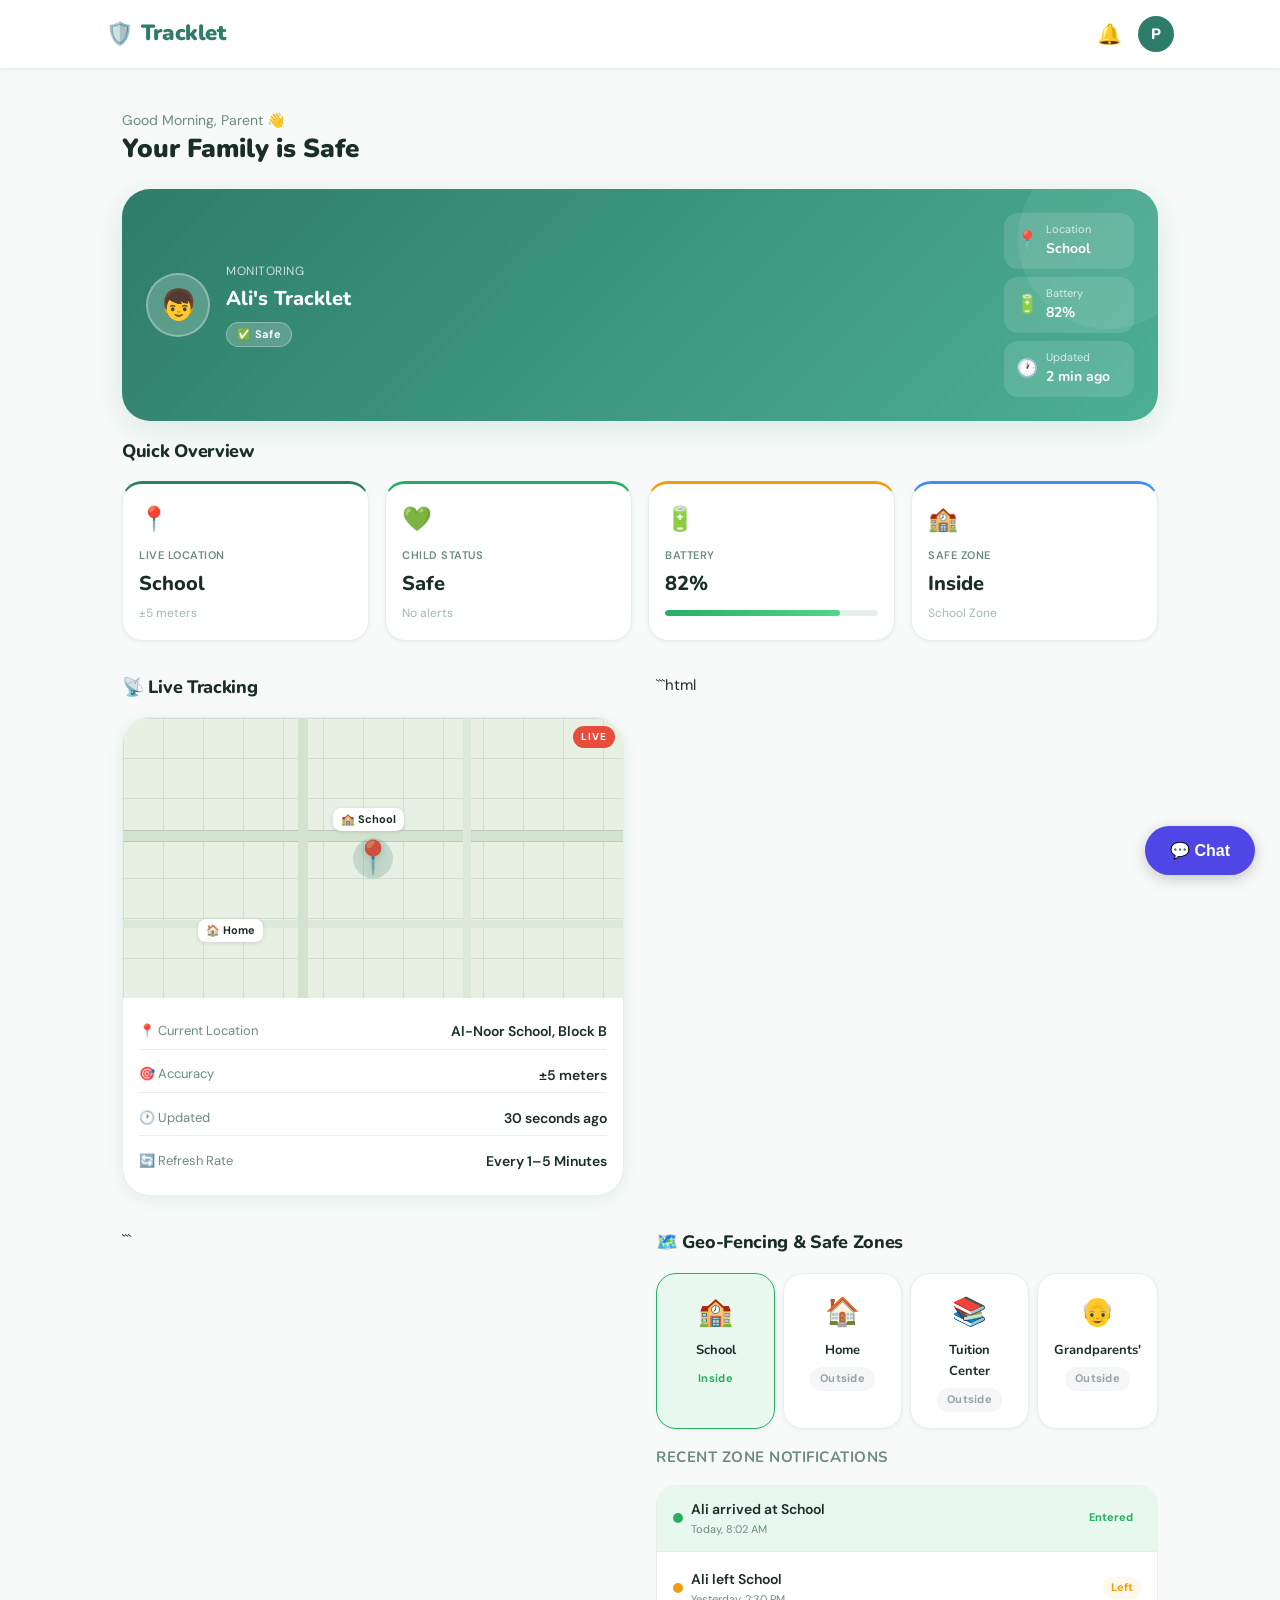
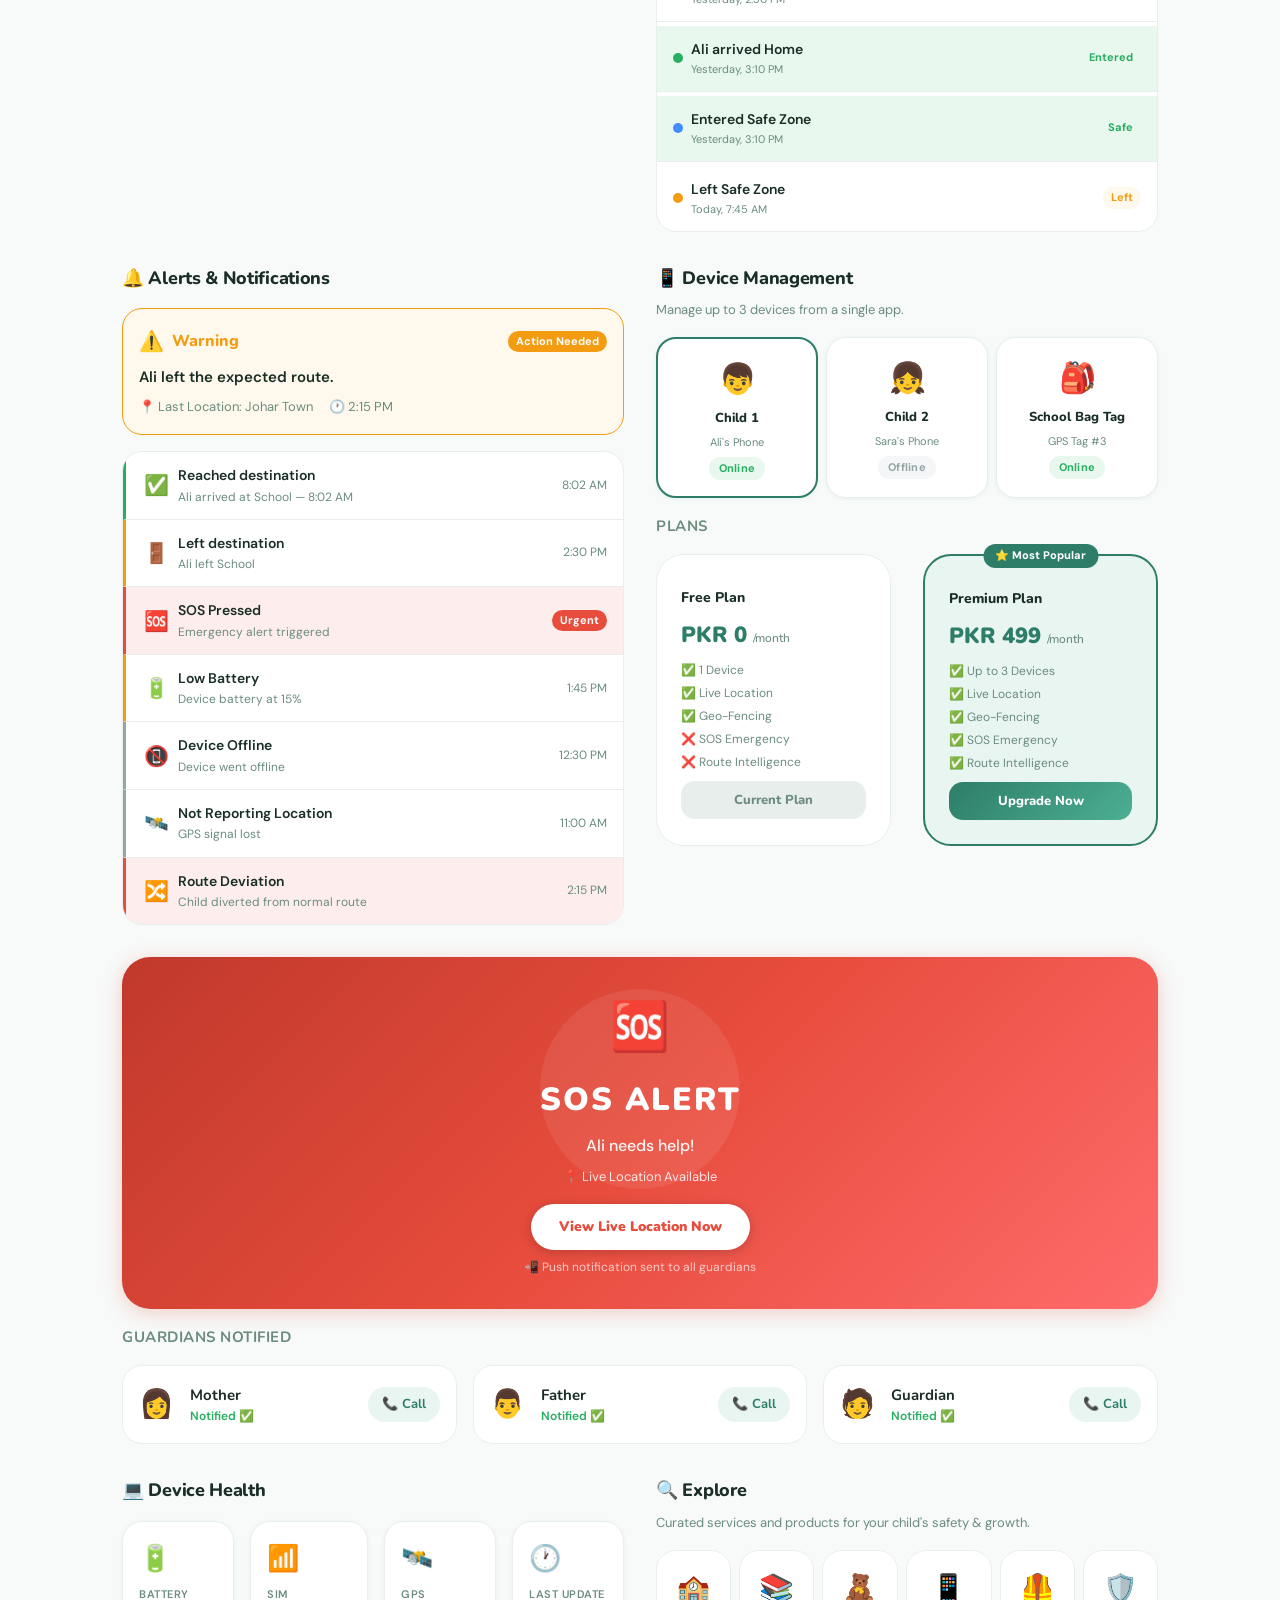
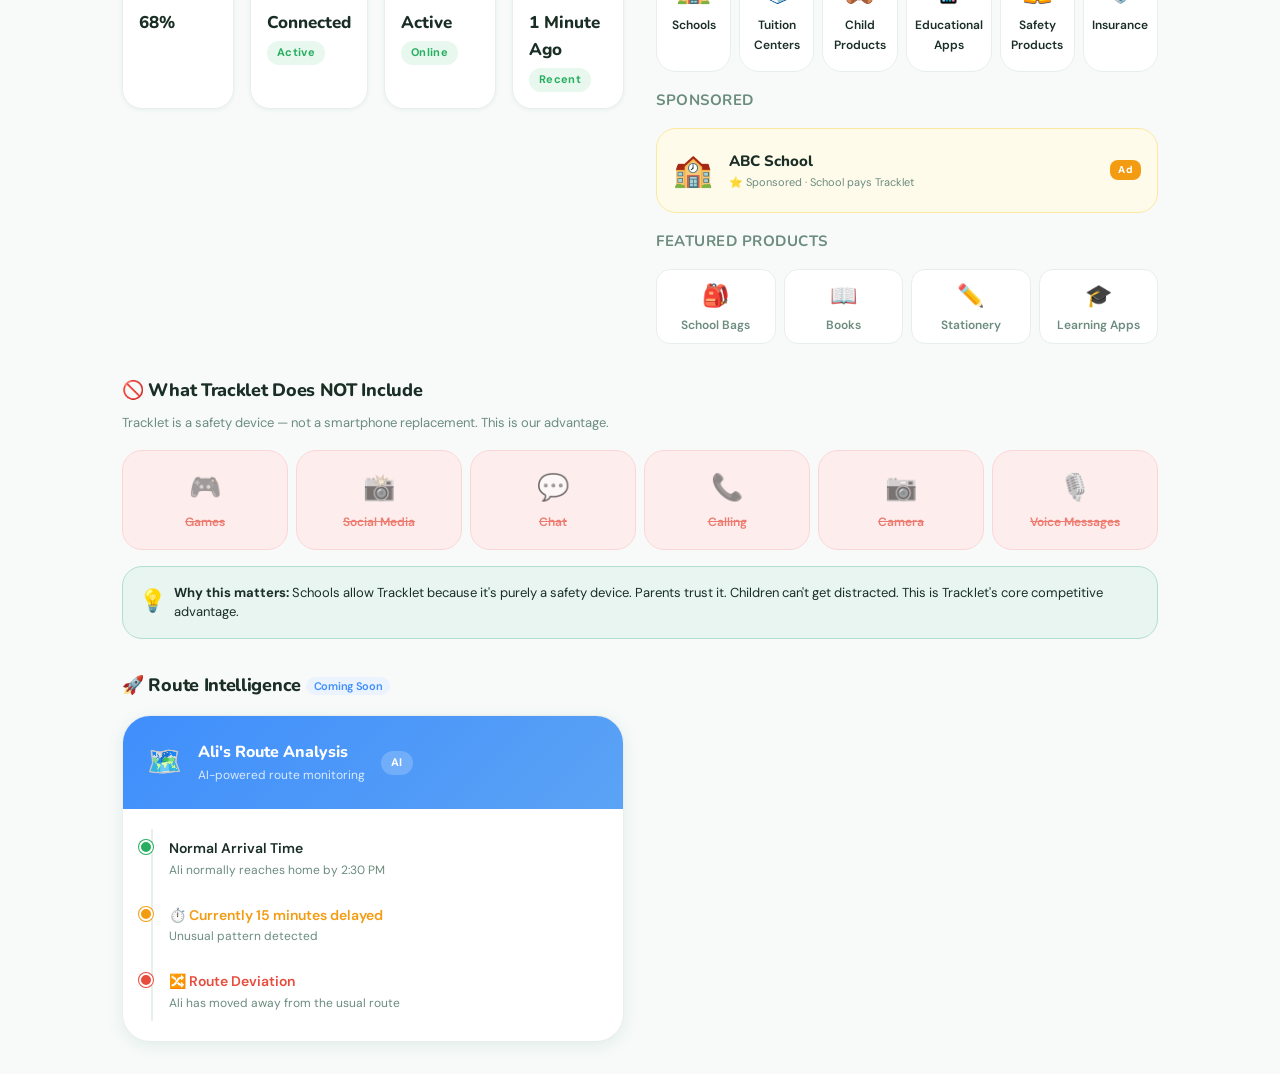
==== commit b1050561: "Update index.html" ====
--- a/index.html
+++ b/index.html
@@ -161,6 +161,189 @@
           </div>
         </div>
       </section>
+```html
+<!-- CHAT BUTTON -->
+<button id="chatBtn">💬 Chat</button>
+
+<!-- CHAT BOX -->
+<div id="chatBox">
+
+    <div class="chat-header">
+        Tracklet Support
+        <span onclick="closeChat()">✕</span>
+    </div>
+
+    <div class="chat-messages">
+        <div class="bot-msg">
+            Hello! How can we help you today?
+        </div>
+
+        <div class="user-msg">
+            Where is my child currently?
+        </div>
+
+        <div class="bot-msg">
+            The student is currently on the route to school.
+        </div>
+    </div>
+
+    <div class="chat-input">
+        <input type="text" placeholder="Type a message...">
+        <button>Send</button>
+    </div>
+
+</div>
+
+<style>
+
+/* Floating Button */
+
+#chatBtn{
+    position:fixed;
+    bottom:25px;
+    right:25px;
+    background:#4f46e5;
+    color:white;
+    border:none;
+    padding:15px 25px;
+    border-radius:50px;
+    cursor:pointer;
+    font-size:16px;
+    font-weight:bold;
+    box-shadow:0 4px 15px rgba(0,0,0,.2);
+    z-index:9999;
+}
+
+#chatBtn:hover{
+    background:#4338ca;
+}
+
+/* Chat Box */
+
+#chatBox{
+    position:fixed;
+    bottom:90px;
+    right:25px;
+    width:350px;
+    height:500px;
+    background:white;
+    border-radius:15px;
+    overflow:hidden;
+    display:none;
+    flex-direction:column;
+    box-shadow:0 5px 25px rgba(0,0,0,.25);
+    z-index:9999;
+}
+
+/* Header */
+
+.chat-header{
+    background:#4f46e5;
+    color:white;
+    padding:15px;
+    display:flex;
+    justify-content:space-between;
+    align-items:center;
+    font-weight:bold;
+}
+
+.chat-header span{
+    cursor:pointer;
+    font-size:18px;
+}
+
+/* Messages */
+
+.chat-messages{
+    flex:1;
+    padding:15px;
+    overflow-y:auto;
+    background:#f5f7fb;
+}
+
+.bot-msg{
+    background:white;
+    padding:10px 15px;
+    margin-bottom:10px;
+    border-radius:12px;
+    width:max-content;
+    max-width:80%;
+    box-shadow:0 1px 5px rgba(0,0,0,.08);
+}
+
+.user-msg{
+    background:#4f46e5;
+    color:white;
+    padding:10px 15px;
+    margin-left:auto;
+    margin-bottom:10px;
+    border-radius:12px;
+    width:max-content;
+    max-width:80%;
+}
+
+/* Input */
+
+.chat-input{
+    display:flex;
+    padding:10px;
+    border-top:1px solid #ddd;
+    background:white;
+}
+
+.chat-input input{
+    flex:1;
+    padding:10px;
+    border:1px solid #ddd;
+    border-radius:8px;
+    outline:none;
+}
+
+.chat-input button{
+    margin-left:10px;
+    padding:10px 15px;
+    background:#4f46e5;
+    color:white;
+    border:none;
+    border-radius:8px;
+    cursor:pointer;
+}
+
+/* Mobile */
+
+@media(max-width:768px){
+
+    #chatBox{
+        width:95%;
+        right:2.5%;
+        height:70vh;
+        bottom:80px;
+    }
+
+    #chatBtn{
+        right:15px;
+        bottom:15px;
+    }
+
+}
+
+</style>
+
+<script>
+
+const chatBtn = document.getElementById("chatBtn");
+const chatBox = document.getElementById("chatBox");
+
+chatBtn.addEventListener("click", () => {
+    chatBox.style.display = "flex";
+});
+
+function closeChat(){
+    chatBox.style.display = "none";
+}
+
+</script>
+```
 
       <!-- ===========================
          SECTION 3: GEO-FENCING
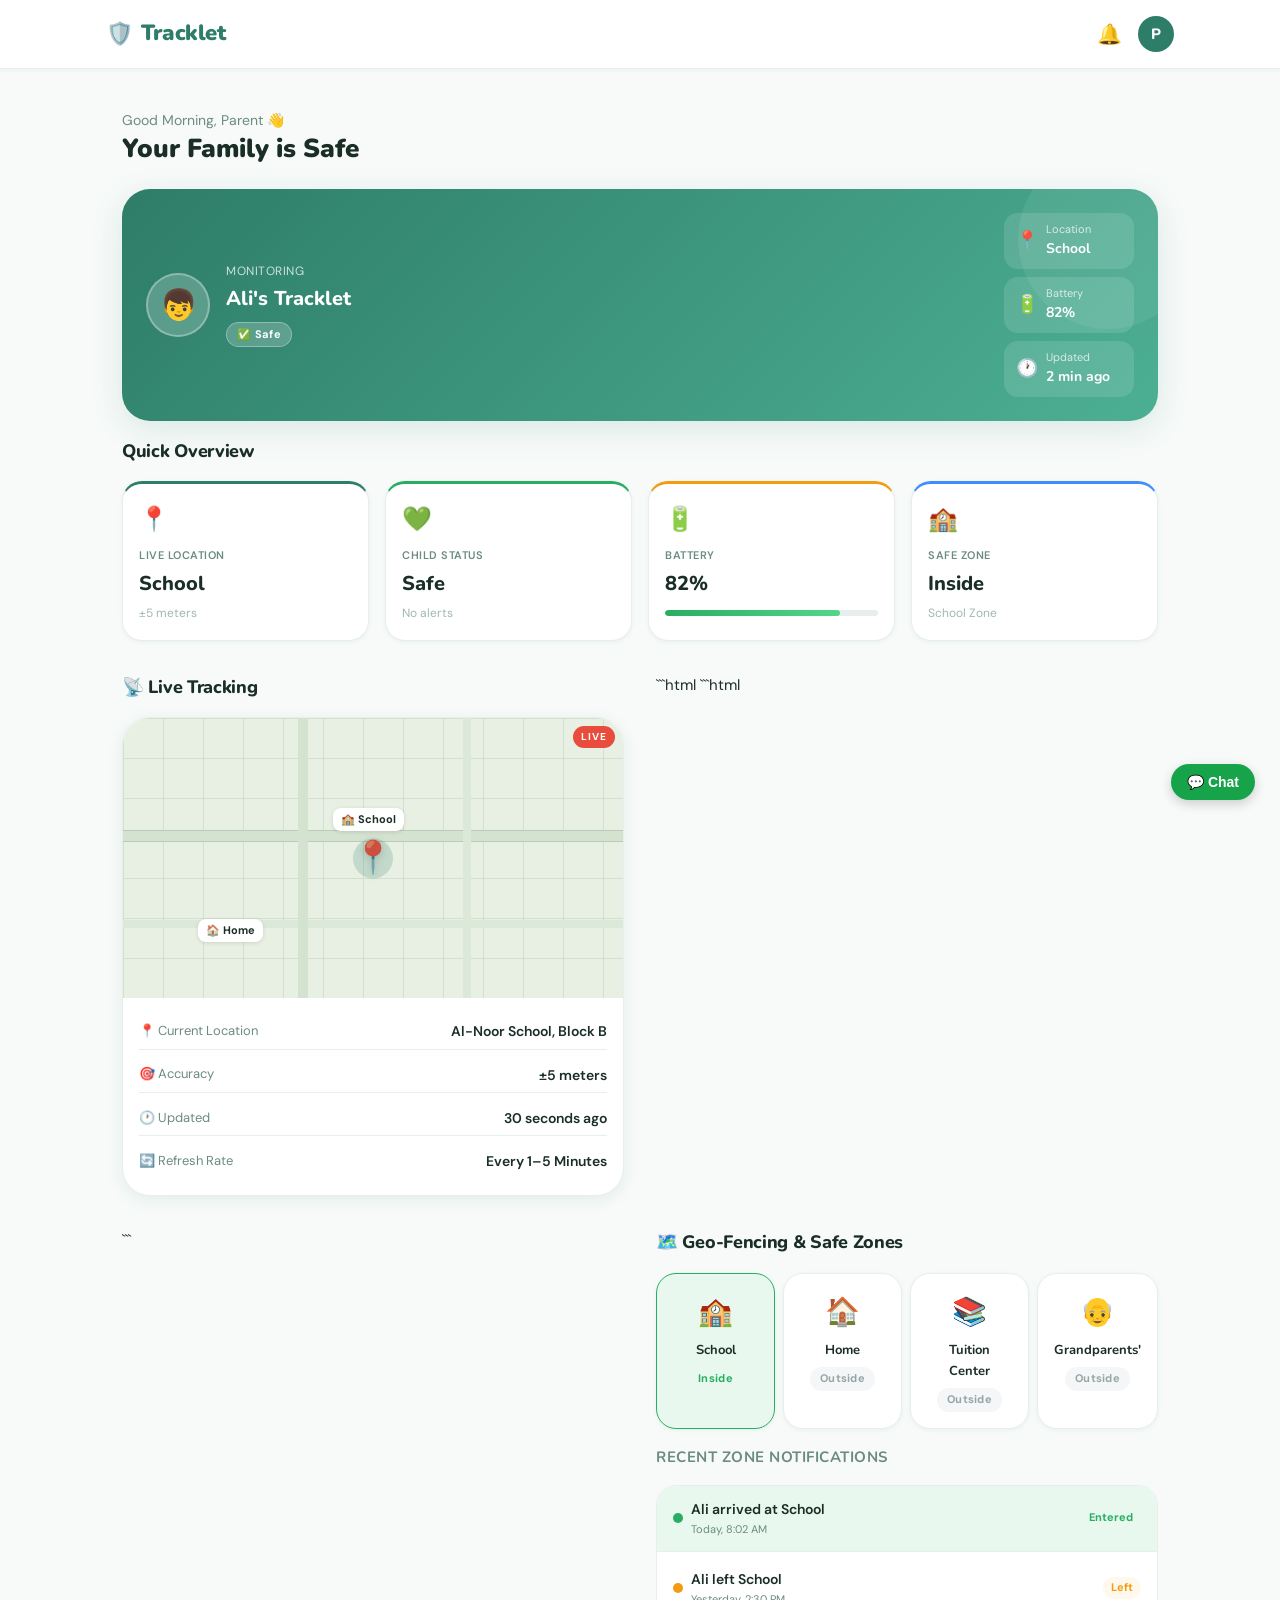
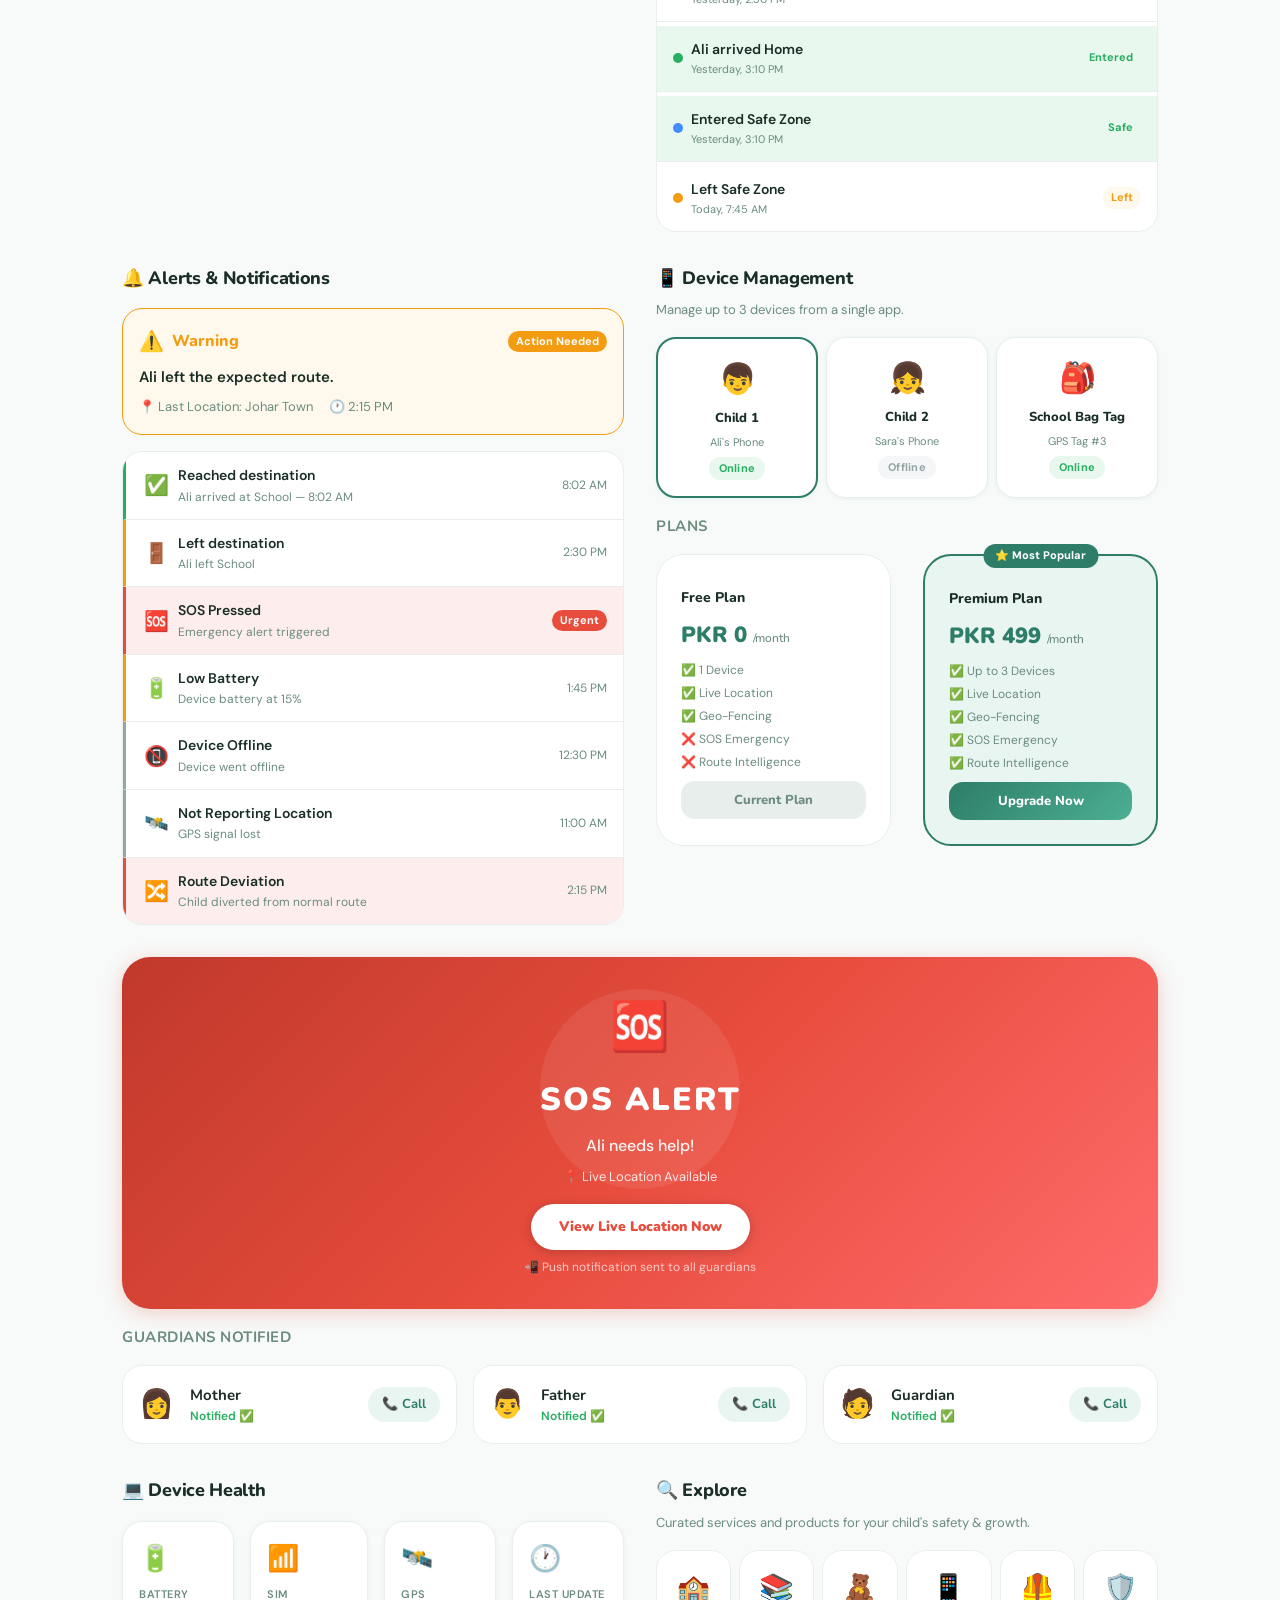
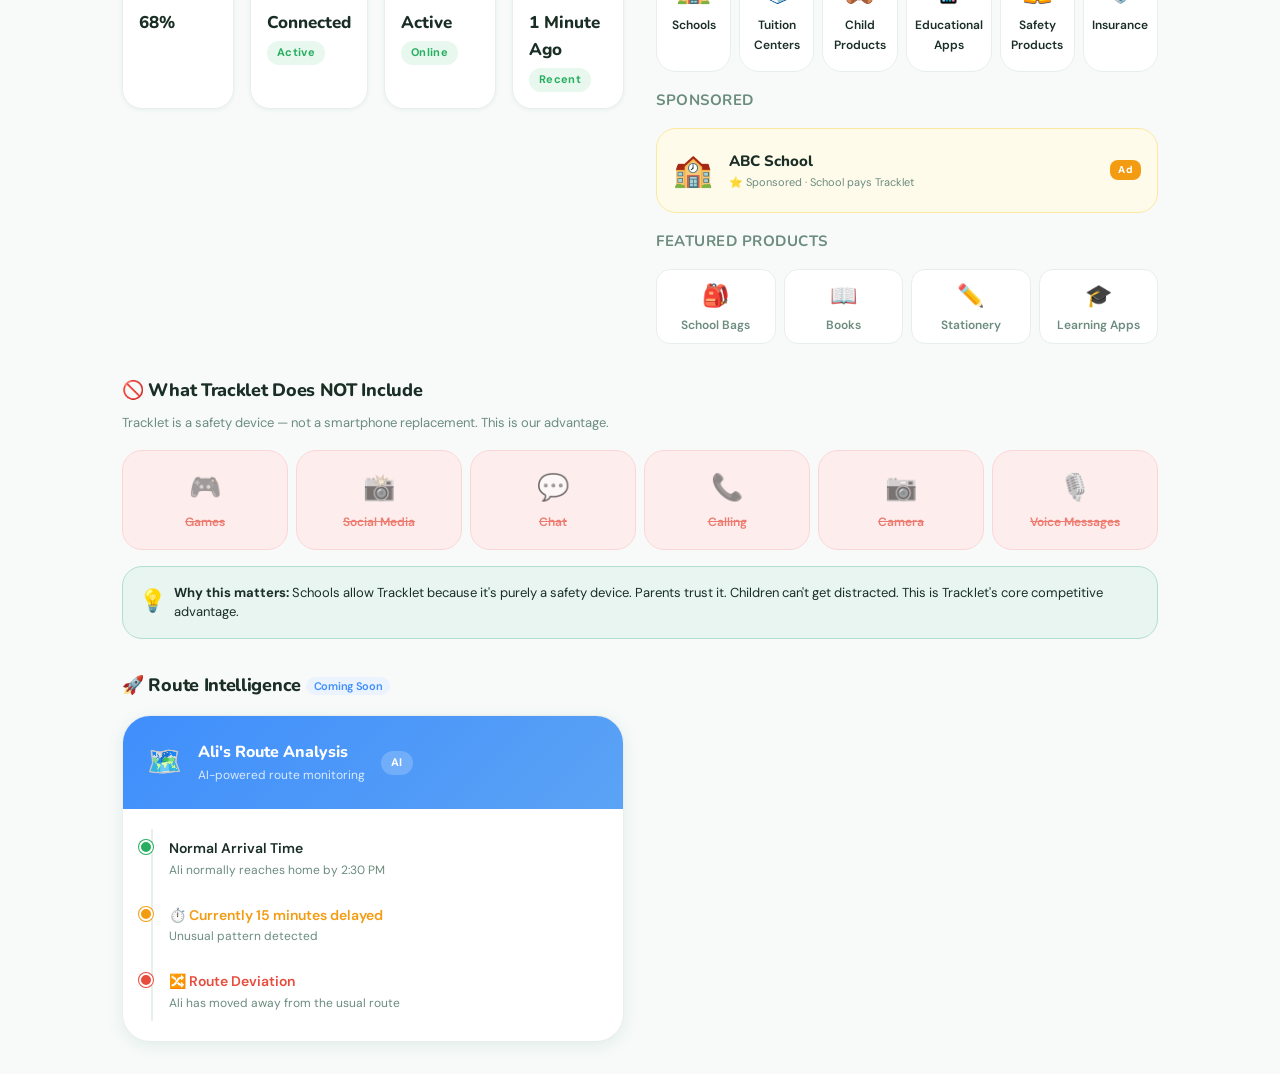
==== commit b639bf48: "Update index.html" ====
--- a/index.html
+++ b/index.html
@@ -162,188 +162,348 @@
         </div>
       </section>
 ```html
-<!-- CHAT BUTTON -->
-<button id="chatBtn">💬 Chat</button>
-
-<!-- CHAT BOX -->
+```html
+<!-- ================= TRACKLET CHAT ================= -->
+
+<button id="chatBtn">
+    💬 Chat
+</button>
+
 <div id="chatBox">
 
     <div class="chat-header">
-        Tracklet Support
-        <span onclick="closeChat()">✕</span>
+        <span>Tracklet Support</span>
+        <span class="close-btn" onclick="closeChat()">✕</span>
     </div>
 
     <div class="chat-messages">
-        <div class="bot-msg">
-            Hello! How can we help you today?
-        </div>
-
-        <div class="user-msg">
+
+        <div class="bot-message">
+            Hello! Welcome to Tracklet.
+        </div>
+
+        <div class="user-message">
             Where is my child currently?
         </div>
 
-        <div class="bot-msg">
+        <div class="bot-message">
             The student is currently on the route to school.
         </div>
+
+        <div class="user-message">
+            Estimated arrival time?
+        </div>
+
+        <div class="bot-message">
+            Arrival expected in 10 minutes.
+        </div>
+
     </div>
 
     <div class="chat-input">
-        <input type="text" placeholder="Type a message...">
-        <button>Send</button>
+
+        <input
+            type="text"
+            placeholder="Type a message..."
+        >
+
+        <button>
+            Send
+        </button>
+
     </div>
 
 </div>
 
 <style>
 
-/* Floating Button */
+/* CHAT BUTTON */
 
 #chatBtn{
+
     position:fixed;
-    bottom:25px;
+
+    bottom:100px;
     right:25px;
-    background:#4f46e5;
+
+    background:#16a34a;
     color:white;
+
     border:none;
-    padding:15px 25px;
+
+    padding:10px 16px;
+
     border-radius:50px;
-    cursor:pointer;
-    font-size:16px;
-    font-weight:bold;
-    box-shadow:0 4px 15px rgba(0,0,0,.2);
+
+    font-size:14px;
+    font-weight:600;
+
+    cursor:grab;
+
+    box-shadow:0 4px 12px rgba(0,0,0,0.18);
+
     z-index:9999;
-}
-
-#chatBtn:hover{
-    background:#4338ca;
-}
-
-/* Chat Box */
+
+    display:flex;
+    align-items:center;
+    gap:6px;
+
+    user-select:none;
+}
+
+/* CHAT BOX */
 
 #chatBox{
+
     position:fixed;
-    bottom:90px;
+
+    bottom:160px;
     right:25px;
+
     width:350px;
-    height:500px;
+    height:480px;
+
     background:white;
-    border-radius:15px;
+
+    border-radius:18px;
+
     overflow:hidden;
+
     display:none;
     flex-direction:column;
-    box-shadow:0 5px 25px rgba(0,0,0,.25);
-    z-index:9999;
-}
-
-/* Header */
+
+    box-shadow:0 5px 25px rgba(0,0,0,0.20);
+
+    z-index:9998;
+}
+
+/* HEADER */
 
 .chat-header{
-    background:#4f46e5;
+
+    background:#16a34a;
+
     color:white;
+
     padding:15px;
+
     display:flex;
     justify-content:space-between;
     align-items:center;
-    font-weight:bold;
-}
-
-.chat-header span{
+
+    font-weight:600;
+}
+
+.close-btn{
     cursor:pointer;
     font-size:18px;
 }
 
-/* Messages */
+/* MESSAGES */
 
 .chat-messages{
+
     flex:1;
+
+    background:#f5f7fb;
+
     padding:15px;
+
     overflow-y:auto;
-    background:#f5f7fb;
-}
-
-.bot-msg{
+}
+
+.bot-message{
+
     background:white;
+
+    padding:10px 14px;
+
+    margin-bottom:12px;
+
+    width:fit-content;
+
+    max-width:80%;
+
+    border-radius:12px;
+
+    box-shadow:0 1px 4px rgba(0,0,0,0.08);
+}
+
+.user-message{
+
+    background:#16a34a;
+
+    color:white;
+
+    padding:10px 14px;
+
+    margin-left:auto;
+
+    margin-bottom:12px;
+
+    width:fit-content;
+
+    max-width:80%;
+
+    border-radius:12px;
+}
+
+/* INPUT */
+
+.chat-input{
+
+    display:flex;
+
+    gap:8px;
+
+    padding:12px;
+
+    background:white;
+
+    border-top:1px solid #ddd;
+}
+
+.chat-input input{
+
+    flex:1;
+
+    padding:10px;
+
+    border:1px solid #ccc;
+
+    border-radius:8px;
+
+    outline:none;
+}
+
+.chat-input button{
+
+    background:#16a34a;
+
+    color:white;
+
+    border:none;
+
     padding:10px 15px;
-    margin-bottom:10px;
-    border-radius:12px;
-    width:max-content;
-    max-width:80%;
-    box-shadow:0 1px 5px rgba(0,0,0,.08);
-}
-
-.user-msg{
-    background:#4f46e5;
-    color:white;
-    padding:10px 15px;
-    margin-left:auto;
-    margin-bottom:10px;
-    border-radius:12px;
-    width:max-content;
-    max-width:80%;
-}
-
-/* Input */
-
-.chat-input{
-    display:flex;
-    padding:10px;
-    border-top:1px solid #ddd;
-    background:white;
-}
-
-.chat-input input{
-    flex:1;
-    padding:10px;
-    border:1px solid #ddd;
+
     border-radius:8px;
-    outline:none;
-}
-
-.chat-input button{
-    margin-left:10px;
-    padding:10px 15px;
-    background:#4f46e5;
-    color:white;
-    border:none;
-    border-radius:8px;
+
     cursor:pointer;
 }
 
-/* Mobile */
+/* MOBILE */
 
 @media(max-width:768px){
 
     #chatBox{
+
         width:95%;
         right:2.5%;
-        height:70vh;
-        bottom:80px;
+
+        height:65vh;
     }
 
     #chatBtn{
+
+        bottom:85px;
         right:15px;
-        bottom:15px;
     }
-
 }
 
 </style>
 
 <script>
 
-const chatBtn = document.getElementById("chatBtn");
-const chatBox = document.getElementById("chatBox");
-
-chatBtn.addEventListener("click", () => {
-    chatBox.style.display = "flex";
+const chatBtn =
+document.getElementById("chatBtn");
+
+const chatBox =
+document.getElementById("chatBox");
+
+/* OPEN / CLOSE CHAT */
+
+chatBtn.addEventListener("click",function(){
+
+    if(chatBtn.dragged) return;
+
+    if(chatBox.style.display==="flex"){
+        chatBox.style.display="none";
+    }
+    else{
+        chatBox.style.display="flex";
+    }
+
 });
 
+/* CLOSE BUTTON */
+
 function closeChat(){
-    chatBox.style.display = "none";
+
+    chatBox.style.display="none";
+
+}
+
+/* DRAGGABLE BUTTON */
+
+let offsetX;
+let offsetY;
+let isDragging=false;
+
+chatBtn.addEventListener("mousedown",startDrag);
+
+function startDrag(e){
+
+    isDragging=false;
+
+    offsetX=e.clientX-chatBtn.offsetLeft;
+    offsetY=e.clientY-chatBtn.offsetTop;
+
+    function drag(e){
+
+        isDragging=true;
+
+        chatBtn.dragged=true;
+
+        chatBtn.style.left=
+        (e.clientX-offsetX)+"px";
+
+        chatBtn.style.top=
+        (e.clientY-offsetY)+"px";
+
+        chatBtn.style.right="auto";
+        chatBtn.style.bottom="auto";
+    }
+
+    function stopDrag(){
+
+        document.removeEventListener(
+            "mousemove",
+            drag
+        );
+
+        setTimeout(()=>{
+            chatBtn.dragged=false;
+        },100);
+
+    }
+
+    document.addEventListener(
+        "mousemove",
+        drag
+    );
+
+    document.addEventListener(
+        "mouseup",
+        stopDrag,
+        {once:true}
+    );
 }
 
 </script>
+
+<!-- ================= END TRACKLET CHAT ================= -->
 ```
+
 
       <!-- ===========================
          SECTION 3: GEO-FENCING
